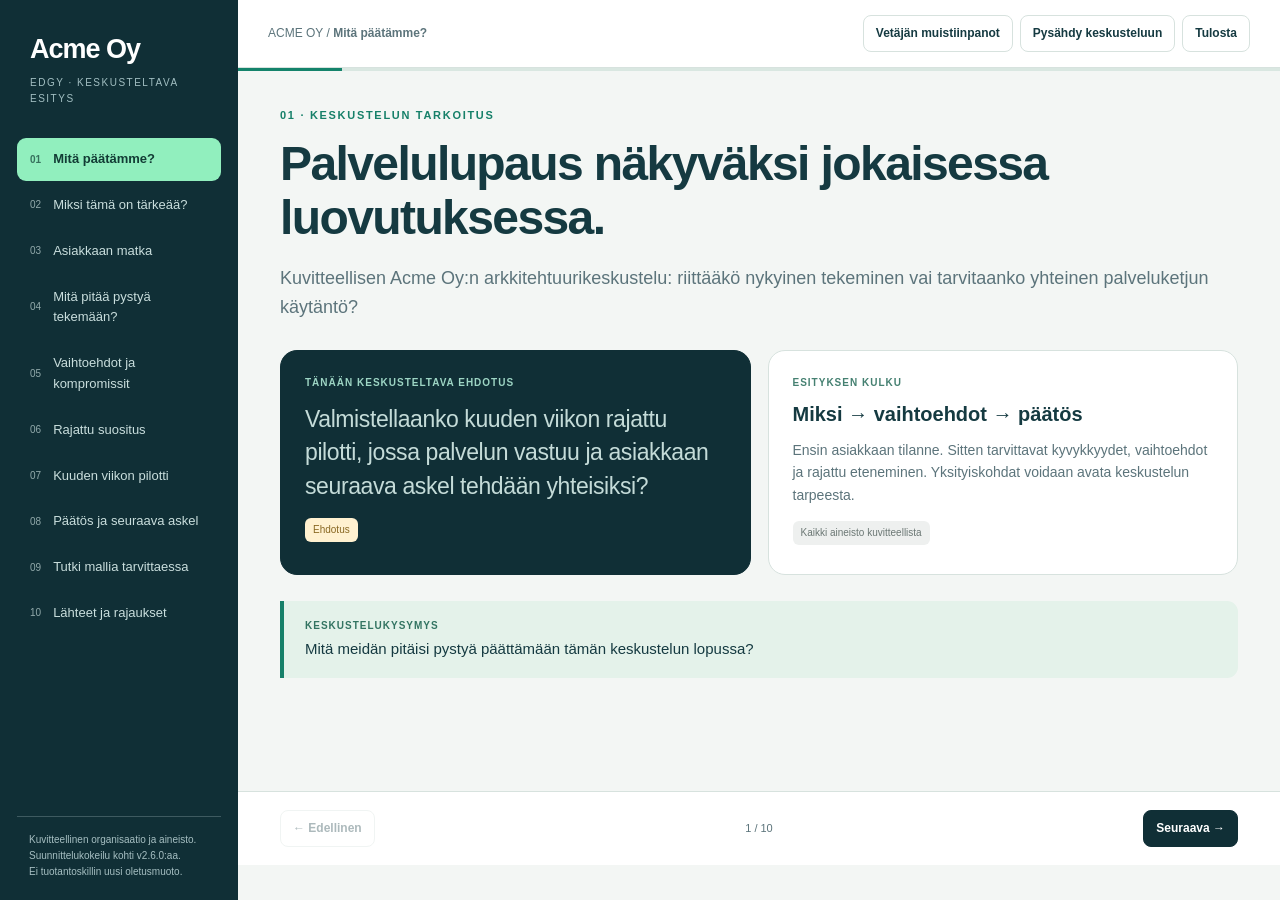
==== docs/examples/executive-walkthrough/index.html @ 8bf44f45 "docs: explore discussion-led executive walkthroughs for v2.6.0" ====
<!doctype html>
<html lang="fi">
<head>
<meta charset="utf-8">
<meta name="viewport" content="width=device-width,initial-scale=1">
<meta name="referrer" content="no-referrer">
<meta http-equiv="Content-Security-Policy" content="default-src &#x27;none&#x27;; script-src &#x27;sha256-0yQFE8wQpM99Ob/2fhnfZnNrgYcWoIKvOdb/lqysjlo=&#x27; &#x27;sha256-egEFCXGs0JNUWhsESGfFOW6KguuPQRdyEVelsxiPRso=&#x27;; style-src &#x27;sha256-Bi/LJvAqXLp08VvslruAFfpTf9fQwSecI9+NFc4U3iA=&#x27; &#x27;sha256-EaRwYxt40FnSpYMpiZWhb3SE7AsytkhfCsV2dnPVPlU=&#x27;; img-src data: blob:; font-src data:; connect-src &#x27;none&#x27;; frame-src &#x27;self&#x27;; object-src &#x27;none&#x27;; base-uri &#x27;none&#x27;; form-action &#x27;none&#x27;">
<title>Acme Oy · Keskusteltava arkkitehtuuriesitys · Kuvitteellinen esimerkki</title>
<style>
:root{--ink:#153a41;--dark:#102f36;--muted:#5c747b;--bg:#f3f6f4;--line:#d7e2de;--mint:#91efbe;--blue:#a6c0ff;--gold:#f2d490}*{box-sizing:border-box}body{margin:0;background:var(--bg);color:var(--ink);font:16px/1.6 Arial,sans-serif}button,input,textarea,select{font:inherit}button{cursor:pointer}button:focus-visible,a:focus-visible,textarea:focus-visible,select:focus-visible,summary:focus-visible{outline:3px solid #188790;outline-offset:4px}[hidden]{display:none!important}button{border:0}a{color:#126d79}.rail{position:fixed;inset:0 auto 0 0;width:238px;padding:28px 17px 20px;background:var(--dark);color:white;display:flex;flex-direction:column;z-index:10}.brand{font-weight:800;font-size:27px;letter-spacing:-1px;padding:0 13px}.brand small{display:block;font-size:10px;letter-spacing:1.5px;font-weight:500;color:#a2bfc2;margin-top:4px}.rail nav{margin-top:28px;overflow:auto;flex:1}.nav{background:none;color:#c9dedd;display:flex;gap:12px;align-items:center;text-align:left;padding:11px 13px;border-radius:9px;width:100%;font-size:13px;margin:3px 0}.nav span{font-size:10px;opacity:.7}.nav.active{background:var(--mint);color:#123c35;font-weight:bold}.railfoot{border-top:1px solid #3e5a60;margin-top:20px;padding:15px 12px 0;color:#a6bfc2;font-size:10px}.shell{margin-left:238px}.toolbar{display:flex;align-items:center;justify-content:space-between;gap:12px;padding:15px 30px;background:white;border-bottom:1px solid var(--line)}.toolbar .path{font-size:12px;color:var(--muted)}.tools{display:flex;gap:7px;flex-wrap:wrap}.btn{padding:8px 12px;border:1px solid var(--line);border-radius:8px;color:var(--ink);background:white;font-size:12px;font-weight:bold}.btn:hover{background:#e8f4ee}.btn.primary{background:var(--dark);border-color:var(--dark);color:white}.btn[aria-pressed=true]{background:var(--mint);color:#163f34}.btn:disabled{opacity:.35;cursor:default}.progress{height:3px;background:#d9e7e1}.progress i{display:block;background:#14836b;height:100%;width:10%}.chapter{max-width:1360px;padding:36px 42px 44px;margin:auto;min-height:720px}.eyebrow{color:#168069;font-size:11px;letter-spacing:1.7px;font-weight:bold;text-transform:uppercase;margin-bottom:12px}h1{font-size:48px;letter-spacing:-1.6px;line-height:1.12;max-width:950px;margin:0 0 20px}h2{font-size:36px;letter-spacing:-1px;line-height:1.2;margin:0 0 18px}h3{font-size:20px;line-height:1.3;margin:0 0 12px}p{margin:12px 0}.lead{font-size:18px;color:var(--muted);max-width:930px;margin-bottom:28px}.grid{display:grid;grid-template-columns:repeat(3,minmax(0,1fr));gap:17px}.grid.two{grid-template-columns:repeat(2,minmax(0,1fr))}.card{background:white;border:1px solid var(--line);border-radius:17px;padding:24px;min-width:0}.card p{color:var(--muted);font-size:14px}.card.emphasis{background:var(--dark);color:white;border-color:var(--dark)}.card.emphasis p{color:#c4dbd8}.card.emphasis .label{color:#9dd5c4}.card .speech{font-size:23px;line-height:1.45;color:#e1f1ed}.card .label{font-size:10px;letter-spacing:1px;text-transform:uppercase;color:#458071;font-weight:bold;margin-bottom:10px}.card .big{font-size:34px;font-weight:bold;line-height:1.2;letter-spacing:-1px}.badge{display:inline-block;padding:4px 8px;border-radius:6px;font-size:10px;background:#eaf4ed;color:#3f7158;margin:0 4px 5px 0}.badge.interpretation{background:#eaf0ff;color:#46608d}.badge.proposal{background:#fff1d0;color:#886721}.badge.missing{background:#eef0ef;color:#6b7774}.question{margin-top:26px;background:#e4f2ea;border-left:4px solid #168069;padding:17px 21px;border-radius:0 11px 11px 0;font-size:15px}.question b{display:block;font-size:10px;letter-spacing:1px;color:#337462;text-transform:uppercase;margin-bottom:3px}.cue{margin-top:18px;padding:18px 22px;border:1px dashed #adbfba;border-radius:12px;background:#fffdf5;font-size:13px;color:#586e70}.cue b{color:#7b652d}.chapterfoot{font-size:11px;color:var(--muted);margin-top:20px}.note{font-size:12px;color:var(--muted)}.tabs{display:flex;gap:8px;flex-wrap:wrap;margin:20px 0}.tabs button{background:white;border:1px solid var(--line);padding:10px 14px;border-radius:8px;color:var(--ink);font-size:13px;text-align:left}.tabs button.active{background:var(--dark);border-color:var(--dark);color:white}.detail{border:1px solid var(--line);background:white;border-radius:16px;padding:25px}.detail h4{margin:15px 0 4px;font-size:13px}.detail p{color:var(--muted);font-size:14px}.cap{border:1px solid var(--line);border-left:5px solid var(--blue);background:white;padding:22px;border-radius:12px;text-align:left;color:var(--ink)}.cap strong{display:block;font-size:17px;margin:6px 0 10px}.cap small{font-size:11px;color:var(--muted)}.tablewrap{overflow:auto;border:1px solid var(--line);border-radius:13px;background:white}table{border-collapse:collapse;width:100%;font-size:13px}th,td{text-align:left;vertical-align:top;padding:15px;border-bottom:1px solid var(--line)}th{background:#eaf2ef;font-size:11px;letter-spacing:.5px;text-transform:uppercase}td{color:var(--muted)}.comparison{display:grid;grid-template-columns:1fr 1.3fr;gap:22px}.comparison .chosen{border:2px solid #239674;background:#f0fff5}.timeline{display:grid;grid-template-columns:repeat(3,1fr);gap:16px}.timeline .card{border-top:4px solid #89bcad}.timeline .weeks{font-size:30px;font-weight:bold}.source{border:1px solid #cadcd5;background:#f1f8f4;color:#36715f;padding:2px 7px;border-radius:5px;font-size:10px;margin-left:5px}.choices{display:grid;gap:10px}.choice{padding:15px;text-align:left;border:1px solid var(--line);border-radius:10px;background:white;color:var(--ink);font-size:14px}.choice.active{background:#e4f9eb;border-color:#298266}.inputlabel{display:block;font-size:12px;font-weight:bold;margin:16px 0 6px}textarea,input{width:100%;border:1px solid #bdd1c7;border-radius:8px;padding:12px;background:white;color:var(--ink)}textarea{min-height:100px}.bottombar{display:flex;align-items:center;justify-content:space-between;gap:15px;padding:18px 42px;background:white;border-top:1px solid var(--line)}.position{font-size:11px;color:var(--muted)}.iframebox{height:70vh;min-height:550px;border:1px solid var(--line);border-radius:15px;overflow:hidden;background:white}.iframebox iframe{height:100%;width:100%;border:0}.atlas-tools{display:flex;gap:8px;margin:15px 0;flex-wrap:wrap}.printfigures{display:none}.printfigures svg{max-width:100%;height:auto}.menu{display:none}dialog{border:1px solid #bacfc6;border-radius:18px;padding:26px;width:calc(100% - 30px);max-width:760px;max-height:85vh;color:var(--ink);box-shadow:0 20px 100px #0d2b3655}dialog::backdrop{background:#0d2b3680}.dialoghead{display:flex;align-items:start;justify-content:space-between;gap:15px}.dialoghead h2{font-size:24px;line-height:1.3;letter-spacing:-.5px}.dialogbody{margin-top:15px;font-size:14px}.dialogbody p{color:var(--muted)}.dialogbody .model-links{padding-left:20px;color:var(--muted);font-size:13px}.dialogbody .model-links li{margin:8px 0}.speech{font-size:22px;line-height:1.5;letter-spacing:-.4px}.status{margin:14px 0;background:#fff2d7;padding:12px 15px;border-radius:8px;font-size:12px}.printsummary{display:none}@media(min-width:1650px){h1{font-size:58px}.chapter{padding-top:50px}.lead{font-size:20px}}@media(max-width:1100px){.rail{width:210px}.shell{margin-left:210px}.chapter{padding:30px}.comparison{grid-template-columns:1fr}.grid{gap:12px}h1{font-size:42px}h2{font-size:31px}}@media(max-width:780px){.rail{transform:translateX(-100%);width:245px}.rail.open{transform:none;box-shadow:10px 0 35px #0004}.shell{margin:0}.menu{display:inline-block}.toolbar{padding:13px 16px}.path{display:none}.tools{gap:5px}.toolbar .btn{font-size:10px;padding:8px}.chapter{padding:26px 18px;min-height:0}h1{font-size:clamp(29px,8vw,40px);overflow-wrap:anywhere}h2{font-size:29px}.lead{font-size:16px}.grid,.grid.two,.timeline{grid-template-columns:1fr}.card{padding:21px}.bottombar{padding:16px 18px}.iframebox{min-height:500px}.speech{font-size:19px}}@media print{@page{size:A4 landscape;margin:12mm}.rail,.toolbar,.bottombar,.progress,.tabs,.question,.cue,.source,.atlas-tools,dialog,.no-print{display:none!important}.shell{margin:0}.chapter{display:block!important;page-break-before:always;min-height:0;padding:10px}.chapter:first-child{page-break-before:auto}h1{font-size:34px}h2{font-size:28px}.lead{font-size:14px}.grid,.grid.two{grid-template-columns:repeat(2,1fr)}.card,.detail{break-inside:avoid}.iframebox{display:none}.printfigures{display:block}.printfigures svg{max-height:150mm;page-break-after:always}.printsummary{display:block}.badge{print-color-adjust:exact}.note{font-size:10px}}
</style>
</head>
<body>
<aside class="rail" id="rail"><div class="brand">Acme Oy<small>EDGY · KESKUSTELTAVA ESITYS</small></div><nav id="navigation" aria-label="Esityksen osiot"></nav><div class="railfoot">Kuvitteellinen organisaatio ja aineisto.<br>Suunnittelukokeilu kohti v2.6.0:aa.<br>Ei tuotantoskillin uusi oletusmuoto.</div></aside>
<div class="shell"><header class="toolbar"><button class="btn menu" id="menu" aria-label="Avaa osiot" aria-expanded="false">☰</button><div class="path">ACME OY / <strong id="path"></strong></div><div class="tools"><button class="btn" id="notes-toggle" aria-pressed="false">Vetäjän muistiinpanot</button><button class="btn" id="pause">Pysähdy keskusteluun</button><button class="btn" id="print">Tulosta</button></div></header><div class="progress" aria-hidden="true"><i id="progress"></i></div><main id="chapters"></main><footer class="bottombar"><button class="btn" id="previous">← Edellinen</button><span id="position" class="position"></span><button class="btn primary" id="next">Seuraava →</button></footer></div>
<dialog id="detail-dialog" aria-labelledby="detail-title"><div class="dialoghead"><h2 id="detail-title"></h2><button class="btn" id="close-detail">Sulje ×</button></div><div id="detail-body" class="dialogbody"></div></dialog>
<dialog id="discussion" aria-labelledby="discussion-title"><div class="dialoghead"><h2 id="discussion-title">Pysähdytään tähän kysymykseen.</h2><button class="btn" id="close-discussion">Palaa esitykseen ×</button></div><div class="dialogbody"><p class="speech" id="discussion-question"></p><span class="badge proposal">Työpajamuistiinpano</span><label class="inputlabel" for="discussion-note">Mitä havaittiin tai sovittiin?</label><textarea id="discussion-note"></textarea><label class="inputlabel" for="discussion-owner">Kuka selvittää ja mihin mennessä?</label><input id="discussion-owner"><p class="note">Merkinnät säilyvät tämän avauskerran ajan. Vie ne tiedostoon ennen sulkemista. Kirjaus ei ole muodollinen hyväksyntä.</p><button class="btn primary" id="save-discussion">Säilytä merkintä ja jatka →</button></div></dialog>
<noscript>Esimerkin vuorovaikutukset tarvitsevat JavaScript-tuen. Kaikki sisältö on tässä tiedostossa; verkkoyhteyttä ei tarvita.</noscript>
<script type="application/json" id="example-data">{"atlas":"[base64]/[base64]/[base64]/[base64]/[base64]/[base64]/[base64]/[base64]/[base64]/IG90aGVyLm5hbWUgOiAoci5zb3VyY2UgPT09IGUuaWQgPyByLnRhcmdldCA6IHIuc291cmNlKSk7CiAgICAgICAgYi5hZGRFdmVudExpc3RlbmVyKCdjbGljaycsIGZ1bmN0aW9uICgpIHsgZ29UbyhvdGhlciA/[base64]/[base64]/[base64]/[base64]/ICcvJyArIGVuY29kZVVSSUNvbXBvbmVudChpZCkgOiAnJykgKwogICAgICAgICAgICAoc3RhdGVNb2RlICE9PSAnYWxsJyA/ICc/[base64]/Olw/c3RhdGU9KGN1cnJlbnR8dGFyZ2V0KSk/[base64]/[base64]/IHQgPT09ICdkYXJrJyA6ICh3aW5kb3cubWF0Y2hNZWRpYSAmJiB3aW5kb3cubWF0Y2hNZWRpYSgnKHByZWZlcnMtY29sb3Itc2NoZW1lOiBkYXJrKScpLm1hdGNoZXMpOwogICAgc2V0VGhlbWUoZGFyayA/[base64]/[base64]/[base64]/[base64]","graph":{"contract":1,"elements":[{"id":"PUR-01","id_source":"explicit","type":"purpose","name":"Luotettava palveluarki","description":"Asiakkaan toiminta jatkuu ennakoitavasti","kind":null,"attributes":{},"change":null,"tags":["analyyttinen"],"occurrences":[]},{"id":"JRN-01","id_source":"explicit","type":"journey","name":"Huoltopyyntö ratkaisuksi","description":"Varauksesta toiminnan vahvistukseen","kind":null,"attributes":{},"change":null,"tags":["analyyttinen"],"occurrences":[{"page":"Trace · JRN-01 Huoltopyyntö ratkaisuksi","page_id":"trace-jrn-01","cell":"4"},{"page":"Trace · TSK-01 Saan laitteen kuntoon","page_id":"trace-tsk-01","cell":"6"},{"page":"Trace · PRD-01 Huoltopalvelu","page_id":"trace-prd-01","cell":"8"}]},{"id":"TSK-01","id_source":"explicit","type":"task","name":"Saan laitteen kuntoon","description":"Tiedän seuraavan askeleen","kind":null,"attributes":{},"change":null,"tags":["analyyttinen"],"occurrences":[{"page":"Trace · JRN-01 Huoltopyyntö ratkaisuksi","page_id":"trace-jrn-01","cell":"5"},{"page":"Trace · TSK-01 Saan laitteen kuntoon","page_id":"trace-tsk-01","cell":"5"},{"page":"Trace · PRD-01 Huoltopalvelu","page_id":"trace-prd-01","cell":"9"}]},{"id":"CHA-01","id_source":"explicit","type":"channel","name":"Asiakaspalvelu","description":"Yhteydenotto ja tilanteen selvittäminen","kind":null,"attributes":{},"change":null,"tags":["analyyttinen"],"occurrences":[{"page":"Trace · JRN-01 Huoltopyyntö ratkaisuksi","page_id":"trace-jrn-01","cell":"6"},{"page":"Trace · TSK-01 Saan laitteen kuntoon","page_id":"trace-tsk-01","cell":"7"}]},{"id":"PRD-01","id_source":"explicit","type":"product","name":"Huoltopalvelu","description":"Sovittu apu ja vahvistettu lopputulos","kind":null,"attributes":{},"change":null,"tags":["analyyttinen"],"occurrences":[{"page":"Koordinoinnin toteutuminen","page_id":"koordinoinnin-toteutuminen","cell":"10"},{"page":"Trace · JRN-01 Huoltopyyntö ratkaisuksi","page_id":"trace-jrn-01","cell":"7"},{"page":"Trace · TSK-01 Saan laitteen kuntoon","page_id":"trace-tsk-01","cell":"8"},{"page":"Trace · PRD-01 Huoltopalvelu","page_id":"trace-prd-01","cell":"7"},{"page":"Trace · CAP-02 Palvelun koordinointi","page_id":"trace-cap-02","cell":"6"},{"page":"Trace · PRO-01 Huollon toteutus","page_id":"trace-pro-01","cell":"7"},{"page":"Trace · ORG-01 Acme Oy","page_id":"trace-org-01","cell":"6"}]},{"id":"CAP-01","id_source":"explicit","type":"capability","name":"Palvelutarpeen hallinta","description":"Oikea tarve ja palvelun rajaus","kind":null,"attributes":{"gaps":"data=out_of_scope"},"change":null,"tags":["analyyttinen"],"occurrences":[{"page":"Kyvykkyydet","page_id":"kyvykkyydet","cell":"2"},{"page":"Trace · PRD-01 Huoltopalvelu","page_id":"trace-prd-01","cell":"10"},{"page":"Trace · PRO-01 Huollon toteutus","page_id":"trace-pro-01","cell":"8"},{"page":"Trace · ORG-01 Acme Oy","page_id":"trace-org-01","cell":"7"}]},{"id":"CAP-02","id_source":"explicit","type":"capability","name":"Palvelun koordinointi","description":"Työ ja vastuu kohtaavat","kind":null,"attributes":{"gaps":"data=out_of_scope"},"change":null,"tags":["analyyttinen"],"occurrences":[{"page":"Kyvykkyydet","page_id":"kyvykkyydet","cell":"3"},{"page":"Koordinoinnin toteutuminen","page_id":"koordinoinnin-toteutuminen","cell":"6"},{"page":"Trace · PRD-01 Huoltopalvelu","page_id":"trace-prd-01","cell":"11"},{"page":"Trace · CAP-02 Palvelun koordinointi","page_id":"trace-cap-02","cell":"5"},{"page":"Trace · PRO-01 Huollon toteutus","page_id":"trace-pro-01","cell":"9"},{"page":"Trace · APP-01 Työnohjaus","page_id":"trace-app-01","cell":"6"},{"page":"Trace · ORG-01 Acme Oy","page_id":"trace-org-01","cell":"8"}]},{"id":"CAP-03","id_source":"explicit","type":"capability","name":"Palvelun palautuminen","description":"Turvallinen jatko häiriössä","kind":null,"attributes":{"gaps":"data=out_of_scope"},"change":null,"tags":["analyyttinen"],"occurrences":[{"page":"Kyvykkyydet","page_id":"kyvykkyydet","cell":"4"},{"page":"Trace · PRD-01 Huoltopalvelu","page_id":"trace-prd-01","cell":"12"},{"page":"Trace · PRO-01 Huollon toteutus","page_id":"trace-pro-01","cell":"10"},{"page":"Trace · ORG-01 Acme Oy","page_id":"trace-org-01","cell":"9"}]},{"id":"CAP-04","id_source":"explicit","type":"capability","name":"Asiakastiedon hallinta","description":"Jaettu tulkinta ja ajantasaisuus","kind":null,"attributes":{"gaps":"data=out_of_scope"},"change":null,"tags":["analyyttinen"],"occurrences":[{"page":"Kyvykkyydet","page_id":"kyvykkyydet","cell":"5"},{"page":"Trace · PRD-01 Huoltopalvelu","page_id":"trace-prd-01","cell":"13"},{"page":"Trace · PRO-01 Huollon toteutus","page_id":"trace-pro-01","cell":"11"},{"page":"Trace · APP-01 Työnohjaus","page_id":"trace-app-01","cell":"7"},{"page":"Trace · ORG-01 Acme Oy","page_id":"trace-org-01","cell":"10"}]},{"id":"PRO-01","id_source":"explicit","type":"process","name":"Huollon toteutus","description":"Pyynnöstä vahvistettuun lopputulokseen","kind":null,"attributes":{"gaps":"organisation=out_of_scope"},"change":null,"tags":["analyyttinen"],"occurrences":[{"page":"Koordinoinnin toteutuminen","page_id":"koordinoinnin-toteutuminen","cell":"7"},{"page":"Trace · PRD-01 Huoltopalvelu","page_id":"trace-prd-01","cell":"14"},{"page":"Trace · CAP-02 Palvelun koordinointi","page_id":"trace-cap-02","cell":"7"},{"page":"Trace · PRO-01 Huollon toteutus","page_id":"trace-pro-01","cell":"6"},{"page":"Trace · APP-01 Työnohjaus","page_id":"trace-app-01","cell":"8"},{"page":"Trace · ORG-01 Acme Oy","page_id":"trace-org-01","cell":"11"}]},{"id":"APP-01","id_source":"explicit","type":"asset","name":"Työnohjaus","description":"Yhteinen työjono","kind":"application","attributes":{"kind":"application","gaps":"organisation=out_of_scope"},"change":null,"tags":["analyyttinen"],"occurrences":[{"page":"Koordinoinnin toteutuminen","page_id":"koordinoinnin-toteutuminen","cell":"8"},{"page":"Trace · CAP-02 Palvelun koordinointi","page_id":"trace-cap-02","cell":"8"},{"page":"Trace · PRO-01 Huollon toteutus","page_id":"trace-pro-01","cell":"12"},{"page":"Trace · APP-01 Työnohjaus","page_id":"trace-app-01","cell":"5"},{"page":"Trace · ORG-01 Acme Oy","page_id":"trace-org-01","cell":"12"}]},{"id":"ORG-01","id_source":"explicit","type":"organisation","name":"Acme Oy","description":"Kuvitteellinen palveluyhtiö","kind":null,"attributes":{},"change":null,"tags":["analyyttinen"],"occurrences":[{"page":"Koordinoinnin toteutuminen","page_id":"koordinoinnin-toteutuminen","cell":"9"},{"page":"Trace · PRD-01 Huoltopalvelu","page_id":"trace-prd-01","cell":"15"},{"page":"Trace · CAP-02 Palvelun koordinointi","page_id":"trace-cap-02","cell":"9"},{"page":"Trace · PRO-01 Huollon toteutus","page_id":"trace-pro-01","cell":"13"},{"page":"Trace · APP-01 Työnohjaus","page_id":"trace-app-01","cell":"9"},{"page":"Trace · ORG-01 Acme Oy","page_id":"trace-org-01","cell":"5"}]}],"relationships":[{"source":"ORG-01","target":"PUR-01","verb":"pursues","kind":"link","attributes":{},"page":"Model"},{"source":"ORG-01","target":"CAP-01","verb":"has","kind":"link","attributes":{},"page":"Model"},{"source":"ORG-01","target":"CAP-02","verb":"has","kind":"link","attributes":{},"page":"Model"},{"source":"ORG-01","target":"CAP-03","verb":"has","kind":"link","attributes":{},"page":"Model"},{"source":"ORG-01","target":"CAP-04","verb":"has","kind":"link","attributes":{},"page":"Model"},{"source":"ORG-01","target":"PRO-01","verb":"performs","kind":"link","attributes":{},"page":"Model"},{"source":"ORG-01","target":"PRD-01","verb":"makes","kind":"link","attributes":{},"page":"Model"},{"source":"ORG-01","target":"APP-01","verb":"manages","kind":"influence","attributes":{},"page":"Model"},{"source":"PRO-01","target":"CAP-01","verb":"realises","kind":"link","attributes":{},"page":"Model"},{"source":"PRO-01","target":"CAP-02","verb":"realises","kind":"link","attributes":{},"page":"Model"},{"source":"PRO-01","target":"CAP-03","verb":"realises","kind":"link","attributes":{},"page":"Model"},{"source":"PRO-01","target":"CAP-04","verb":"realises","kind":"link","attributes":{},"page":"Model"},{"source":"PRO-01","target":"APP-01","verb":"requires","kind":"link","attributes":{},"page":"Model"},{"source":"PRO-01","target":"PRD-01","verb":"creates","kind":"link","attributes":{},"page":"Model"},{"source":"CAP-02","target":"APP-01","verb":"requires","kind":"link","attributes":{},"page":"Model"},{"source":"CAP-04","target":"APP-01","verb":"requires","kind":"link","attributes":{},"page":"Model"},{"source":"PRD-01","target":"CAP-01","verb":"requires","kind":"link","attributes":{},"page":"Model"},{"source":"PRD-01","target":"CAP-02","verb":"requires","kind":"link","attributes":{},"page":"Model"},{"source":"PRD-01","target":"CAP-03","verb":"requires","kind":"link","attributes":{},"page":"Model"},{"source":"PRD-01","target":"CAP-04","verb":"requires","kind":"link","attributes":{},"page":"Model"},{"source":"PRD-01","target":"TSK-01","verb":"serves","kind":"link","attributes":{},"page":"Model"},{"source":"PRD-01","target":"JRN-01","verb":"features in","kind":"link","attributes":{},"page":"Model"},{"source":"TSK-01","target":"JRN-01","verb":"is part of","kind":"link","attributes":{},"page":"Model"},{"source":"TSK-01","target":"CHA-01","verb":"uses","kind":"link","attributes":{},"page":"Model"},{"source":"JRN-01","target":"CHA-01","verb":"traverses","kind":"link","attributes":{},"page":"Model"}]},"sources":[{"id":"S-01","title":"Palvelulupauksen luonnos","content":"Acme Oy haluaa, että asiakas tietää työn etenemisen ja seuraavan askeleen.","scope":"Keksitty tavoite; toteutumista ei ole mitattu."},{"id":"S-02","title":"Kaksi palveluluovutuksen esimerkkitapausta","content":"Molemmissa keksityissä tapauksissa asiakkaan piti kysyä, kuka jatkaa asian käsittelyä.","scope":"Keksityt tapaukset; eivät tilastollinen otos."},{"id":"S-03","title":"Työnohjauskuvauksen esimerkki","content":"Kuvitteellinen organisaatio käyttää yhteistä työjonoa. Luovutuksen vahvistamisesta ei tässä aineistossa ole kuvausta.","scope":"Aineiston puute; ei näyttö käytännön puuttumisesta."}],"capabilities":[{"id":"CAP-01","name":"Palvelutarpeen hallinta","why":"Tunnistetaan tarve ja sovitaan oikea palvelun rajaus."},{"id":"CAP-02","name":"Palvelun koordinointi","why":"Vastuu, työ ja asiakkaan seuraava askel kohtaavat."},{"id":"CAP-03","name":"Palvelun palautuminen","why":"Toiminta jatkuu turvallisesti poikkeustilanteessa."},{"id":"CAP-04","name":"Asiakastiedon hallinta","why":"Tieto on ymmärrettävää ja ajantasaista eri toimijoille."}],"journey":[{"name":"Pyydän apua","task":"Saan tarpeeni ymmärretyksi.","handover":"Mitä asiakas kertoi ja mitä luvattiin?","check":"Yhteinen käsitys tarpeesta ja palvelun rajasta."},{"name":"Sovin toteutuksen","task":"Tiedän milloin ja miten apu tulee.","handover":"Kuka vahvistaa työn siirtymisen toteuttajalle?","check":"Omistaja, ajankohta ja asiakkaan seuraava askel."},{"name":"Saan avun","task":"Laitteeni palautuu käyttöön.","handover":"Miten poikkeama muutetaan yhteiseksi päätökseksi?","check":"Toimintaohje ja vastuu myös tiedon puuttuessa."},{"name":"Varmistan tuloksen","task":"Tiedän, että asia on ratkaistu.","handover":"Vahvistaako asiakas lopputuloksen?","check":"Ratkaisu ja mahdollinen jatkotoimi näkyviin."}],"options":[{"id":"A","title":"Nykykäytännön täsmennys","description":"Päivitetään ohje ja säilytetään nykyinen vastuunjako.","pros":"Rajattu muutos ja pieni valmistelutarve.","cons":"Yhteinen luovutusvastuu voi jäädä epäselväksi.","unknown":"Riittääkö ohje nykyisessä työnjaossa?"},{"id":"B","title":"Yhteinen vastuumalli","description":"Kokeillaan vahvistettua vastuunvaihtoa ja asiakkaalle näkyvää seuraavaa askelta.","pros":"Kohdistuu luovutukseen ja tekee vastuun näkyväksi.","cons":"Vaatii yhteisen omistajan, harjoittelun ja ylläpidon.","unknown":"Auttaako malli asiakkaan arjessa ja millä työkuormalla?"},{"id":"C","title":"Uusi työnohjausratkaisu","description":"Selvitetään järjestelmän uusimista laajempana muutoksena.","pros":"Voi mahdollistaa uudenlaisia työnkulkuja.","cons":"Laajempi muutos, riippuvuudet ja investointitarve.","unknown":"Onko nykyisessä järjestelmässä todellinen este vai onko kyse toimintatavasta?"}]}</script>
<script id="walkthrough-script">
'use strict';
const D=JSON.parse(document.getElementById('example-data').textContent),$=s=>document.querySelector(s),$$=s=>[...document.querySelectorAll(s)];
const escapeHtml=s=>String(s??'').replace(/[&<>"']/g,c=>({'&':'&amp;','<':'&lt;','>':'&gt;','"':'&quot;',"'":'&#39;'}[c]));
const badge=(s,t='interpretation')=>`<span class="badge ${t}">${s}</span>`,src=id=>`<button class="source" data-source="${id}">${id}</button>`;
const cards=items=>`<div class="grid">${items.map(x=>`<article class="card"><div class="label">${x[0]}</div><h3>${x[1]}</h3><p>${x[2]}</p></article>`).join('')}</div>`;
const steps=[
{id:'aloitus',label:'Mitä päätämme?',kicker:'01 · Keskustelun tarkoitus',title:'Palvelulupaus näkyväksi jokaisessa luovutuksessa.',lead:'Kuvitteellisen Acme Oy:n arkkitehtuurikeskustelu: riittääkö nykyinen tekeminen vai tarvitaanko yhteinen palveluketjun käytäntö?',question:'Mitä meidän pitäisi pystyä päättämään tämän keskustelun lopussa?',cue:'Aloita asiakkaan arvosta. Kerro päätöskysymys ennen arkkitehtuurikäsitteitä. Varmista, että ryhmä tunnistaa käsiteltävän ongelman.',body:`<div class="grid two"><article class="card emphasis"><div class="label">Tänään keskusteltava ehdotus</div><p class="speech">Valmistellaanko kuuden viikon rajattu pilotti, jossa palvelun vastuu ja asiakkaan seuraava askel tehdään yhteisiksi?</p>${badge('Ehdotus','proposal')}</article><article class="card"><div class="label">Esityksen kulku</div><h3>Miksi → vaihtoehdot → päätös</h3><p>Ensin asiakkaan tilanne. Sitten tarvittavat kyvykkyydet, vaihtoehdot ja rajattu eteneminen. Yksityiskohdat voidaan avata keskustelun tarpeesta.</p>${badge('Kaikki aineisto kuvitteellista','missing')}</article></div>`},
{id:'miksi',label:'Miksi tämä on tärkeää?',kicker:'02 · Havainto ja tulkinta',title:'Yksittäinen työ voi onnistua, vaikka palveluketju jää epäselväksi.',lead:'Esimerkkiaineistossa asiakas ei aina tiedä, kuka jatkaa asian käsittelyä. Työn toteuttaja voi vaihtua ilman yhteistä vahvistusta.',question:'Tunnistammeko ongelman asiakkaan kokemuksesta vai oletammeko sen sisäisen prosessin perusteella?',cue:'Erota havainto omasta tulkinnasta. Avaa tarvittaessa S-02. Pyydä osallistujalta vastaesimerkki ennen ratkaisuehdotusta.',body:`${cards([['Kuvitteellinen havainto','Asiakas kysyy tilanteen uudelleen','Kahdessa esimerkkitapauksessa vastuu jäi luovutuksessa epäselväksi. '+src('S-02')],['Tulkinta','Yhteinen työjono ei yksin riitä','Ongelma voi liittyä päätöksiin, vastuisiin tai viestintään. Aineisto ei osoita järjestelmän vaihtotarvetta.'],['Vaikutus','Ennakoitavuus jää saavuttamatta','Asiakas tarvitsee seuraavan askeleen ja nimetyn vastuun. '+src('S-01')]])}<p class="chapterfoot">Esimerkkihavainnot ovat keksittyjä. Niistä ei lasketa organisaation todellista virheprosenttia tai säästöennustetta.</p>`},
{id:'matka',label:'Asiakkaan matka',kicker:'03 · Experience',title:'Asiakas tavoittelee toimivaa laitetta ja ymmärrettävää etenemistä.',lead:'Valitse vaihe ja keskustele luovutuksesta. Tämä on analyyttinen esimerkkimatka, ei todellisen yrityksen prosessikuvaus.',question:'Missä luovutuksessa epävarmuus vaikuttaa eniten asiakkaan arkeen?',cue:'Käy vain olennaiset vaiheet läpi. Jos keskustelu avaa tärkeän luovutuksen, pysähdy siihen ja kirjaa avoin kysymys.',body:'<div id="journey-tabs" class="tabs"></div><div id="journey-detail" class="detail"></div>'},
{id:'kyvykkyydet',label:'Mitä pitää pystyä tekemään?',kicker:'04 · Architecture',title:'Yhteinen palvelu tarvitsee neljä toisiaan täydentävää kyvykkyyttä.',lead:'Avaa kortti tarvittaessa. Mallin tunniste yhdistää tämän näkymän kaavioatlakseen.',question:'Minkä kyvykkyyden vahvistaminen ratkaisisi tärkeimmän luovutusongelman?',cue:'Aloita tekemisen tarpeesta, älä järjestelmistä. Avaa vain keskustelussa tarpeellinen kortti ja palaa sen jälkeen päälinjaan.',body:'<div class="grid two" id="capabilities"></div><p class="chapterfoot">Kyvykkyydet ja niiden suhteet ovat kuvitteellisen mallin analyyttistä jäsennystä. Väri ei kuvaa kypsyyttä.</p>'},
{id:'vaihtoehdot',label:'Vaihtoehdot ja kompromissit',kicker:'05 · Päätöksen valmistelu',title:'Kolme tapaa edetä — jokaisella on oma hintansa.',lead:'Valitse vaihtoehto. Vertailu on laadullinen; aikataulu- ja kustannusarvio edellyttäisivät lisäselvitystä.',question:'Mikä epävarmuus meidän pitää ratkaista ennen vaihtoehdon valintaa?',cue:'Kysy, mikä vaihtoehto puuttuu. Tee kompromissi näkyväksi ja anna osallistujien haastaa ehdotettu vaihtoehto.',body:'<div class="tabs" id="option-tabs"></div><div class="comparison" id="option-detail"></div>'},
{id:'suositus',label:'Rajattu suositus',kicker:'06 · Ehdotus',title:'Kokeillaan yhteistä vastuumallia yhdessä palveluketjussa.',lead:'Vaihtoehto B: pidetään nykyinen työnohjaus ja selvitetään, saadaanko ennakoitavuus parantumaan yhteisellä vastuunvaihdolla ja asiakkaalle näkyvällä vahvistuksella.',question:'Mitä näyttöä tarvitaan, jotta voimme arvioida pilotin hyötyä?',cue:'Esitä suositus ehdollisena. Nimeä oletus, joka kaataisi sen. Tarkista, mikä nykyisessä toiminnassa kannattaa säilyttää.',body:`${cards([['Rajaus','Yksi palvelu ja yksi tiimi','Valitaan toistuva luovutus, sovitaan vastuu ja toiminta poikkeustilanteessa.'],['Tuotos','Käytettävä palvelukortti','Tavoite, luovutus, tietotarve, omistaja ja asiakkaan seuraava askel.'],['Arviointi','Hyöty ja työkuorma näkyviin','Lähtötaso, pilotin havainnot ja osallistujien palaute ennen laajentamista.']])}<p class="chapterfoot">Suositus on tämän kuvitteellisen esimerkin ehdotus. Uutta järjestelmää tai mitattua hyötyä ei oleteta.</p>`},
{id:'eteneminen',label:'Kuuden viikon pilotti',kicker:'07 · Eteneminen',title:'Lähtötaso, kokeilu ja yhteinen arviointi.',lead:'Ehdotettu aikajänne on kuvitteellinen. Todellinen työpanos ja riippuvuudet sovittaisiin ennen aloittamista.',question:'Kuka omistaa pilotin, ja mistä tiedämme, että sen voi laajentaa?',cue:'Sovi seuraava päätöspiste. Jos omistaja tai mittaustapa puuttuu, kirjaa se aloituksen edellytykseksi.',body:`<div class="timeline"><article class="card"><div class="weeks">1–2</div><h3>Ymmärrys</h3><p>Valitaan palvelu, tarkistetaan nykykäytäntö ja sovitaan lähtötason mittaus.</p>${badge('Tuotos: rajaus ja vastuuhenkilöt','proposal')}</article><article class="card"><div class="weeks">3–4</div><h3>Kokeilu</h3><p>Harjoitellaan luovutus ja tiedon puuttuminen. Kerätään havainnot ja tarkennetaan ohjetta.</p>${badge('Tuotos: käytössä testattu palvelukortti','proposal')}</article><article class="card"><div class="weeks">5–6</div><h3>Arviointi</h3><p>Arvioidaan asiakkaan epävarmuus, työn sujuvuus ja ylläpidon kuorma.</p>${badge('Tuotos: jatkopäätös perusteluineen','proposal')}</article></div>`},
{id:'paatos',label:'Päätös ja seuraava askel',kicker:'08 · Yhteenveto keskustelusta',title:'Onko rajatun pilotin valmistelu oikea seuraava askel?',lead:'Tässä kirjataan keskustelun suunta. Merkintä ei muuta EDGY-mallia eikä ole muodollinen hyväksyntä.',question:'Mikä on seuraava konkreettinen toimenpide, kuka vastaa ja milloin palaamme asiaan?',cue:'Kertaa yhteinen ymmärrys. Erota päätös, lisäselvitys ja henkilökohtainen kannatus. Vahvista omistaja ja seuraava ajankohta.',body:`<div class="grid two"><div class="detail"><h3>Keskustelun suunta</h3><div id="decision-choices" class="choices"><button class="choice" data-choice="Valmistellaan rajattu pilotti">Valmistellaan rajattu pilotti</button><button class="choice" data-choice="Tarkennetaan ennen jatkoa">Tarkennetaan ennen jatkoa</button><button class="choice" data-choice="Palataan ongelman rajaukseen">Palataan ongelman rajaukseen</button></div><div id="decision-status" class="status">Ei merkintää.</div></div><div class="detail"><label class="inputlabel" for="decision-next">Seuraava askel</label><textarea id="decision-next" placeholder="Mitä tehdään seuraavaksi?"></textarea><label class="inputlabel" for="decision-owner">Vastuuhenkilö ja ajankohta</label><input id="decision-owner"><p class="note">Tietoja ei lähetetä minnekään. Vie merkinnät ennen sivun sulkemista.</p><button class="btn primary" id="export-notes">Vie keskustelumuistio .md</button></div></div><div class="printsummary" id="decision-print"></div>`},
{id:'atlas',label:'Tutki mallia tarvittaessa',kicker:'09 · EDGY-kaavioatlas',title:'Yksityiskohdat tukevat keskustelua.',lead:'Kaaviot, haku ja jäljitettävyys ovat nykyisen EDGY-presenterin tuottamia. Palaa tästä siihen esityksen kohtaan, josta tulit.',question:'Mitä mallin yhteyttä tai oletusta haluamme tarkentaa?',cue:'Tämä on valinnainen tutkimisnäkymä. Etsi kysymykseen vastaus ja palaa päälinjaan. Kaikkia kaavioita ei tarvitse esittää.',body:`<div class="atlas-tools"><button class="btn primary" id="return-story">Palaa päälinjaan →</button><button class="btn" id="atlas-reset">Palauta atlas</button></div><div class="iframebox"><iframe id="atlas-frame" title="Acme Oy:n kuvitteellinen EDGY-kaavioatlas"></iframe></div><div class="printfigures"><svg xmlns="http://www.w3.org/2000/svg" viewBox="-20 -20 1240 690" width="1240" height="690">
<title>Koordinoinnin toteutuminen</title>
<defs><marker id="classic-000000" markerWidth="10" markerHeight="10" refX="9" refY="5" orient="auto" markerUnits="userSpaceOnUse"><path d="M0,0 L10,5 L0,10 z" fill="#000000"/></marker><marker id="classic-333333" markerWidth="10" markerHeight="10" refX="9" refY="5" orient="auto" markerUnits="userSpaceOnUse"><path d="M0,0 L10,5 L0,10 z" fill="#333333"/></marker><marker id="open-333333" markerWidth="10" markerHeight="10" refX="9" refY="5" orient="auto" markerUnits="userSpaceOnUse"><path d="M0,0 L10,5 L0,10" fill="none" stroke="#333333" stroke-width="1.5"/></marker></defs>
<rect x="-20" y="-20" width="1240" height="690" fill="#ffffff"/>
<rect x="0" y="0" width="1200" height="650" fill="none" stroke="#e0e0e0" stroke-dasharray="4,4"/>
<g class="deco" data-role="header">
<text x="406.0" y="40.0" font-family="Helvetica, Arial, sans-serif" font-size="12.0" fill="#333333" text-anchor="start" font-weight="bold">Toimijat — omistaa / suorittaa</text>
</g>
<g class="deco" data-role="header">
<text x="66.0" y="270.0" font-family="Helvetica, Arial, sans-serif" font-size="12.0" fill="#333333" text-anchor="start" font-weight="bold">Prosessit — toteuttavat</text>
</g>
<g class="deco" data-role="header">
<text x="746.0" y="270.0" font-family="Helvetica, Arial, sans-serif" font-size="12.0" fill="#333333" text-anchor="start" font-weight="bold">Resurssit — vaaditaan</text>
</g>
<g class="deco" data-role="header">
<text x="260.0" y="545.0" font-family="Helvetica, Arial, sans-serif" font-size="12.0" fill="#333333" text-anchor="start" font-weight="bold">Tuotteet — vaativat</text>
</g>
<g class="el" data-id="CAP-02" data-occ="koordinoinnin-toteutuminen/6" data-type="capability" data-facet="architecture">
<rect x="400.0" y="290.0" width="230.0" height="90.0" rx="4.5" fill="#a6c0ff" stroke="#555555" stroke-width="4"/>
<text x="515.0" y="329.8" font-family="Helvetica, Arial, sans-serif" font-size="14.0" fill="#000000" text-anchor="middle" font-weight="bold">Palvelun koordinointi</text>
<text x="515.0" y="341.6" font-family="Helvetica, Arial, sans-serif" font-size="9.0" fill="#000000" text-anchor="middle">[CAP-02] Työ ja vastuu kohtaavat</text>
<text x="515.0" y="352.4" font-family="Helvetica, Arial, sans-serif" font-size="9.0" fill="#000000" text-anchor="middle">analyyttinen</text>
</g>
<g class="el" data-id="PRO-01" data-occ="koordinoinnin-toteutuminen/7" data-type="process" data-facet="architecture">
<polygon points="60.0,290.0 270.0,290.0 290.0,335.0 270.0,380.0 60.0,380.0" fill="#a6c0ff" stroke="#FFFFFF" stroke-width="2"/>
<text x="175.0" y="329.8" font-family="Helvetica, Arial, sans-serif" font-size="14.0" fill="#000000" text-anchor="middle" font-weight="bold">Huollon toteutus</text>
<text x="175.0" y="341.6" font-family="Helvetica, Arial, sans-serif" font-size="9.0" fill="#000000" text-anchor="middle">[PRO-01] Pyynnöstä vahvistettuun lopputulokseen</text>
<text x="175.0" y="352.4" font-family="Helvetica, Arial, sans-serif" font-size="9.0" fill="#000000" text-anchor="middle">analyyttinen</text>
</g>
<g class="el" data-id="APP-01" data-occ="koordinoinnin-toteutuminen/8" data-type="asset" data-kind="application" data-facet="architecture">
<rect x="740.0" y="290.0" width="230.0" height="90.0" rx="0.0" fill="#a6c0ff" stroke="#FFFFFF" stroke-width="2"/>
<text x="855.0" y="329.8" font-family="Helvetica, Arial, sans-serif" font-size="14.0" fill="#000000" text-anchor="middle" font-weight="bold">Työnohjaus</text>
<text x="855.0" y="341.6" font-family="Helvetica, Arial, sans-serif" font-size="9.0" fill="#000000" text-anchor="middle">[APP-01] Yhteinen työjono</text>
<text x="855.0" y="352.4" font-family="Helvetica, Arial, sans-serif" font-size="9.0" fill="#000000" text-anchor="middle">analyyttinen</text>
</g>
<g class="el" data-id="ORG-01" data-occ="koordinoinnin-toteutuminen/9" data-type="organisation" data-facet="intersection">
<rect x="400.0" y="60.0" width="230.0" height="90.0" rx="0.0" fill="#80eaff" stroke="#FFFFFF" stroke-width="2"/>
<text x="515.0" y="99.8" font-family="Helvetica, Arial, sans-serif" font-size="14.0" fill="#000000" text-anchor="middle" font-weight="bold">Acme Oy</text>
<text x="515.0" y="111.6" font-family="Helvetica, Arial, sans-serif" font-size="9.0" fill="#000000" text-anchor="middle">[ORG-01] Kuvitteellinen palveluyhtiö</text>
<text x="515.0" y="122.4" font-family="Helvetica, Arial, sans-serif" font-size="9.0" fill="#000000" text-anchor="middle">analyyttinen</text>
</g>
<g class="el" data-id="PRD-01" data-occ="koordinoinnin-toteutuminen/10" data-type="product" data-facet="intersection">
<rect x="400.0" y="490.0" width="230.0" height="90.0" rx="0.0" fill="#e599ff" stroke="#FFFFFF" stroke-width="2"/>
<text x="515.0" y="529.8" font-family="Helvetica, Arial, sans-serif" font-size="14.0" fill="#000000" text-anchor="middle" font-weight="bold">Huoltopalvelu</text>
<text x="515.0" y="541.6" font-family="Helvetica, Arial, sans-serif" font-size="9.0" fill="#000000" text-anchor="middle">[PRD-01] Sovittu apu ja vahvistettu lopputulos</text>
<text x="515.0" y="552.4" font-family="Helvetica, Arial, sans-serif" font-size="9.0" fill="#000000" text-anchor="middle">analyyttinen</text>
</g>
<g class="deco" data-role="legend">
<rect x="20.0" y="606.0" width="1160.0" height="32.0" rx="1.6" fill="#fafafa" stroke="#e5e5e5" stroke-width="1"/>
</g>
<g class="deco" data-role="legend">
<text x="36.0" y="626.0" font-family="Helvetica, Arial, sans-serif" font-size="10.0" fill="#000000" text-anchor="start" font-weight="bold">EDGY 23 — Selite</text>
</g>
<g class="deco" data-role="legend">
<rect x="160.0" y="616.0" width="14.0" height="12.0" rx="1.8" fill="#80ffb7" stroke="#ffffff" stroke-width="1"/>
</g>
<g class="deco" data-role="legend">
<text x="184.0" y="625.6" font-family="Helvetica, Arial, sans-serif" font-size="9.0" fill="#000000" text-anchor="start">Identity</text>
</g>
<g class="deco" data-role="legend">
<rect x="227.0" y="616.0" width="14.0" height="12.0" rx="1.8" fill="#a6c0ff" stroke="#ffffff" stroke-width="1"/>
</g>
<g class="deco" data-role="legend">
<text x="251.0" y="625.6" font-family="Helvetica, Arial, sans-serif" font-size="9.0" fill="#000000" text-anchor="start">Architecture</text>
</g>
<g class="deco" data-role="legend">
<rect x="313.0" y="616.0" width="14.0" height="12.0" rx="1.8" fill="#ff99bd" stroke="#ffffff" stroke-width="1"/>
</g>
<g class="deco" data-role="legend">
<text x="337.0" y="625.6" font-family="Helvetica, Arial, sans-serif" font-size="9.0" fill="#000000" text-anchor="start">Experience</text>
</g>
<g class="deco" data-role="legend">
<rect x="396.0" y="616.0" width="14.0" height="12.0" rx="1.8" fill="#ffd580" stroke="#ffffff" stroke-width="1"/>
</g>
<g class="deco" data-role="legend">
<text x="420.0" y="625.6" font-family="Helvetica, Arial, sans-serif" font-size="9.0" fill="#000000" text-anchor="start">Brändi</text>
</g>
<g class="deco" data-role="legend">
<rect x="460.0" y="616.0" width="14.0" height="12.0" rx="1.8" fill="#e599ff" stroke="#ffffff" stroke-width="1"/>
</g>
<g class="deco" data-role="legend">
<text x="484.0" y="625.6" font-family="Helvetica, Arial, sans-serif" font-size="9.0" fill="#000000" text-anchor="start">Tuote</text>
</g>
<g class="deco" data-role="legend">
<rect x="521.0" y="616.0" width="14.0" height="12.0" rx="1.8" fill="#80eaff" stroke="#ffffff" stroke-width="1"/>
</g>
<g class="deco" data-role="legend">
<text x="545.0" y="625.6" font-family="Helvetica, Arial, sans-serif" font-size="9.0" fill="#000000" text-anchor="start">Organisaatio</text>
</g>
<g class="deco" data-role="legend">
<text x="648.0" y="625.6" font-family="Helvetica, Arial, sans-serif" font-size="9.0" fill="#000000" text-anchor="start">Linkki</text>
</g>
<g class="deco" data-role="legend">
<text x="723.0" y="625.6" font-family="Helvetica, Arial, sans-serif" font-size="9.0" fill="#000000" text-anchor="start">Virta</text>
</g>
<g class="deco" data-role="legend">
<text x="793.0" y="625.6" font-family="Helvetica, Arial, sans-serif" font-size="9.0" fill="#000000" text-anchor="start">Puu</text>
</g>
<g class="deco" data-role="legend">
<text x="861.0" y="625.6" font-family="Helvetica, Arial, sans-serif" font-size="9.0" fill="#000000" text-anchor="start">Vaikutus</text>
</g>
<g class="edge" data-src="PRO-01" data-tgt="CAP-02" data-verb="toteuttaa" data-kind="link">
<path d="M 290.0,335.0 L 400.0,335.0" fill="none" stroke="#000000" stroke-width="2" marker-end="url(#classic-000000)"/>
<rect x="319.6" y="321.2" width="50.8" height="14.3" fill="#ffffff" fill-opacity="0.8"/>
<text x="345.0" y="332.2" font-family="Helvetica, Arial, sans-serif" font-size="11.0" fill="#000000" text-anchor="middle">toteuttaa</text>
</g>
<g class="edge" data-src="CAP-02" data-tgt="APP-01" data-verb="vaatii" data-kind="link">
<path d="M 630.0,335.0 L 740.0,335.0" fill="none" stroke="#000000" stroke-width="2" marker-end="url(#classic-000000)"/>
<rect x="668.2" y="321.2" width="33.7" height="14.3" fill="#ffffff" fill-opacity="0.8"/>
<text x="685.0" y="332.2" font-family="Helvetica, Arial, sans-serif" font-size="11.0" fill="#000000" text-anchor="middle">vaatii</text>
</g>
<g class="edge" data-src="ORG-01" data-tgt="CAP-02" data-verb="omistaa" data-kind="link">
<path d="M 515.0,150.0 L 515.0,290.0" fill="none" stroke="#000000" stroke-width="2" marker-end="url(#classic-000000)"/>
<rect x="491.7" y="206.2" width="46.5" height="14.3" fill="#ffffff" fill-opacity="0.8"/>
<text x="515.0" y="217.2" font-family="Helvetica, Arial, sans-serif" font-size="11.0" fill="#000000" text-anchor="middle">omistaa</text>
</g>
<g class="edge" data-src="ORG-01" data-tgt="PRO-01" data-verb="suorittaa" data-kind="link">
<path d="M 400.0,105.0 L 50.0,105.0 L 50.0,335.0 L 60.0,335.0" fill="none" stroke="#000000" stroke-width="2" marker-end="url(#classic-000000)"/>
<rect x="200.0" y="91.2" width="50.2" height="14.3" fill="#ffffff" fill-opacity="0.8"/>
<text x="225.1" y="102.2" font-family="Helvetica, Arial, sans-serif" font-size="11.0" fill="#000000" text-anchor="middle">suorittaa</text>
</g>
<g class="edge" data-src="PRD-01" data-tgt="CAP-02" data-verb="vaatii" data-kind="link">
<path d="M 515.0,490.0 L 515.0,380.0" fill="none" stroke="#000000" stroke-width="2" marker-end="url(#classic-000000)"/>
<rect x="498.2" y="421.2" width="33.7" height="14.3" fill="#ffffff" fill-opacity="0.8"/>
<text x="515.0" y="432.2" font-family="Helvetica, Arial, sans-serif" font-size="11.0" fill="#000000" text-anchor="middle">vaatii</text>
</g>
<g class="deco" data-role="legend">
<path d="M 610.0,622.0 L 638.0,622.0" fill="none" stroke="#333333" stroke-width="1" marker-end="url(#classic-333333)"/>
</g>
<g class="deco" data-role="legend">
<path d="M 685.0,622.0 L 713.0,622.0" fill="none" stroke="#333333" stroke-width="1" marker-end="url(#open-333333)"/>
</g>
<g class="deco" data-role="legend">
<path d="M 755.0,622.0 L 783.0,622.0" fill="none" stroke="#333333" stroke-width="1"/>
</g>
<g class="deco" data-role="legend">
<path d="M 823.0,622.0 L 851.0,622.0" fill="none" stroke="#333333" stroke-width="1" stroke-dasharray="6,4" marker-end="url(#open-333333)"/>
</g>
</svg>
<svg xmlns="http://www.w3.org/2000/svg" viewBox="-20 -20 1240 390" width="1240" height="390">
<title>Kyvykkyydet</title>
<defs><marker id="classic-333333" markerWidth="10" markerHeight="10" refX="9" refY="5" orient="auto" markerUnits="userSpaceOnUse"><path d="M0,0 L10,5 L0,10 z" fill="#333333"/></marker><marker id="open-333333" markerWidth="10" markerHeight="10" refX="9" refY="5" orient="auto" markerUnits="userSpaceOnUse"><path d="M0,0 L10,5 L0,10" fill="none" stroke="#333333" stroke-width="1.5"/></marker></defs>
<rect x="-20" y="-20" width="1240" height="390" fill="#ffffff"/>
<rect x="0" y="0" width="1200" height="350" fill="none" stroke="#e0e0e0" stroke-dasharray="4,4"/>
<g class="el" data-id="CAP-01" data-occ="kyvykkyydet/2" data-type="capability" data-facet="architecture">
<rect x="60.0" y="60.0" width="230.0" height="90.0" rx="4.5" fill="#a6c0ff" stroke="#FFFFFF" stroke-width="2"/>
<text x="175.0" y="99.8" font-family="Helvetica, Arial, sans-serif" font-size="14.0" fill="#000000" text-anchor="middle" font-weight="bold">Palvelutarpeen hallinta</text>
<text x="175.0" y="111.6" font-family="Helvetica, Arial, sans-serif" font-size="9.0" fill="#000000" text-anchor="middle">[CAP-01] Oikea tarve ja palvelun rajaus</text>
<text x="175.0" y="122.4" font-family="Helvetica, Arial, sans-serif" font-size="9.0" fill="#000000" text-anchor="middle">analyyttinen</text>
</g>
<g class="el" data-id="CAP-02" data-occ="kyvykkyydet/3" data-type="capability" data-facet="architecture">
<rect x="330.0" y="60.0" width="230.0" height="90.0" rx="4.5" fill="#a6c0ff" stroke="#FFFFFF" stroke-width="2"/>
<text x="445.0" y="99.8" font-family="Helvetica, Arial, sans-serif" font-size="14.0" fill="#000000" text-anchor="middle" font-weight="bold">Palvelun koordinointi</text>
<text x="445.0" y="111.6" font-family="Helvetica, Arial, sans-serif" font-size="9.0" fill="#000000" text-anchor="middle">[CAP-02] Työ ja vastuu kohtaavat</text>
<text x="445.0" y="122.4" font-family="Helvetica, Arial, sans-serif" font-size="9.0" fill="#000000" text-anchor="middle">analyyttinen</text>
</g>
<g class="el" data-id="CAP-03" data-occ="kyvykkyydet/4" data-type="capability" data-facet="architecture">
<rect x="60.0" y="190.0" width="230.0" height="90.0" rx="4.5" fill="#a6c0ff" stroke="#FFFFFF" stroke-width="2"/>
<text x="175.0" y="229.8" font-family="Helvetica, Arial, sans-serif" font-size="14.0" fill="#000000" text-anchor="middle" font-weight="bold">Palvelun palautuminen</text>
<text x="175.0" y="241.6" font-family="Helvetica, Arial, sans-serif" font-size="9.0" fill="#000000" text-anchor="middle">[CAP-03] Turvallinen jatko häiriössä</text>
<text x="175.0" y="252.4" font-family="Helvetica, Arial, sans-serif" font-size="9.0" fill="#000000" text-anchor="middle">analyyttinen</text>
</g>
<g class="el" data-id="CAP-04" data-occ="kyvykkyydet/5" data-type="capability" data-facet="architecture">
<rect x="330.0" y="190.0" width="230.0" height="90.0" rx="4.5" fill="#a6c0ff" stroke="#FFFFFF" stroke-width="2"/>
<text x="445.0" y="229.8" font-family="Helvetica, Arial, sans-serif" font-size="14.0" fill="#000000" text-anchor="middle" font-weight="bold">Asiakastiedon hallinta</text>
<text x="445.0" y="241.6" font-family="Helvetica, Arial, sans-serif" font-size="9.0" fill="#000000" text-anchor="middle">[CAP-04] Jaettu tulkinta ja ajantasaisuus</text>
<text x="445.0" y="252.4" font-family="Helvetica, Arial, sans-serif" font-size="9.0" fill="#000000" text-anchor="middle">analyyttinen</text>
</g>
<g class="deco" data-role="legend">
<rect x="20.0" y="306.0" width="1160.0" height="32.0" rx="1.6" fill="#fafafa" stroke="#e5e5e5" stroke-width="1"/>
</g>
<g class="deco" data-role="legend">
<text x="36.0" y="326.0" font-family="Helvetica, Arial, sans-serif" font-size="10.0" fill="#000000" text-anchor="start" font-weight="bold">EDGY 23 — Selite</text>
</g>
<g class="deco" data-role="legend">
<rect x="160.0" y="316.0" width="14.0" height="12.0" rx="1.8" fill="#80ffb7" stroke="#ffffff" stroke-width="1"/>
</g>
<g class="deco" data-role="legend">
<text x="184.0" y="325.6" font-family="Helvetica, Arial, sans-serif" font-size="9.0" fill="#000000" text-anchor="start">Identity</text>
</g>
<g class="deco" data-role="legend">
<rect x="227.0" y="316.0" width="14.0" height="12.0" rx="1.8" fill="#a6c0ff" stroke="#ffffff" stroke-width="1"/>
</g>
<g class="deco" data-role="legend">
<text x="251.0" y="325.6" font-family="Helvetica, Arial, sans-serif" font-size="9.0" fill="#000000" text-anchor="start">Architecture</text>
</g>
<g class="deco" data-role="legend">
<rect x="313.0" y="316.0" width="14.0" height="12.0" rx="1.8" fill="#ff99bd" stroke="#ffffff" stroke-width="1"/>
</g>
<g class="deco" data-role="legend">
<text x="337.0" y="325.6" font-family="Helvetica, Arial, sans-serif" font-size="9.0" fill="#000000" text-anchor="start">Experience</text>
</g>
<g class="deco" data-role="legend">
<rect x="396.0" y="316.0" width="14.0" height="12.0" rx="1.8" fill="#ffd580" stroke="#ffffff" stroke-width="1"/>
</g>
<g class="deco" data-role="legend">
<text x="420.0" y="325.6" font-family="Helvetica, Arial, sans-serif" font-size="9.0" fill="#000000" text-anchor="start">Brändi</text>
</g>
<g class="deco" data-role="legend">
<rect x="460.0" y="316.0" width="14.0" height="12.0" rx="1.8" fill="#e599ff" stroke="#ffffff" stroke-width="1"/>
</g>
<g class="deco" data-role="legend">
<text x="484.0" y="325.6" font-family="Helvetica, Arial, sans-serif" font-size="9.0" fill="#000000" text-anchor="start">Tuote</text>
</g>
<g class="deco" data-role="legend">
<rect x="521.0" y="316.0" width="14.0" height="12.0" rx="1.8" fill="#80eaff" stroke="#ffffff" stroke-width="1"/>
</g>
<g class="deco" data-role="legend">
<text x="545.0" y="325.6" font-family="Helvetica, Arial, sans-serif" font-size="9.0" fill="#000000" text-anchor="start">Organisaatio</text>
</g>
<g class="deco" data-role="legend">
<text x="648.0" y="325.6" font-family="Helvetica, Arial, sans-serif" font-size="9.0" fill="#000000" text-anchor="start">Linkki</text>
</g>
<g class="deco" data-role="legend">
<text x="723.0" y="325.6" font-family="Helvetica, Arial, sans-serif" font-size="9.0" fill="#000000" text-anchor="start">Virta</text>
</g>
<g class="deco" data-role="legend">
<text x="793.0" y="325.6" font-family="Helvetica, Arial, sans-serif" font-size="9.0" fill="#000000" text-anchor="start">Puu</text>
</g>
<g class="deco" data-role="legend">
<text x="861.0" y="325.6" font-family="Helvetica, Arial, sans-serif" font-size="9.0" fill="#000000" text-anchor="start">Vaikutus</text>
</g>
<g class="deco" data-role="legend">
<path d="M 610.0,322.0 L 638.0,322.0" fill="none" stroke="#333333" stroke-width="1" marker-end="url(#classic-333333)"/>
</g>
<g class="deco" data-role="legend">
<path d="M 685.0,322.0 L 713.0,322.0" fill="none" stroke="#333333" stroke-width="1" marker-end="url(#open-333333)"/>
</g>
<g class="deco" data-role="legend">
<path d="M 755.0,322.0 L 783.0,322.0" fill="none" stroke="#333333" stroke-width="1"/>
</g>
<g class="deco" data-role="legend">
<path d="M 823.0,322.0 L 851.0,322.0" fill="none" stroke="#333333" stroke-width="1" stroke-dasharray="6,4" marker-end="url(#open-333333)"/>
</g>
</svg>
</div>`},
{id:'lahteet',label:'Lähteet ja rajaukset',kicker:'10 · Esimerkin jäljitettävyys',title:'Fakta, tulkinta ja ehdotus erottuvat myös yksityiskohdissa.',lead:'Kaikki tämän esimerkin lähteet, havainnot, organisaatio ja tavoitteet ovat keksittyjä. Tämän näkymän tehtävä on näyttää, miten todellisen esityksen lähdetuki voisi toimia.',question:'Mikä väite tarvitsee vahvempaa näyttöä ennen päätöstä?',cue:'Näytä lähteen rajaus, älä vain sen nimeä. Palauta keskustelu siihen päätökseen, johon epävarmuus vaikuttaa.',body:`<div class="grid">${D.sources.map(s=>`<article class="card"><div class="label">${s.id} · Kuvitteellinen lähde</div><h3>${s.title}</h3><p>${s.content}</p>${badge(s.scope,'missing')}</article>`).join('')}</div><p class="chapterfoot">EDGY 23: Intersection Group, CC BY-SA 4.0. Alkuperäinen esimerkkikoodi: repositoryn Apache-2.0-lisenssi. Tämä on yksi esitystapavaihtoehto, ei pakollinen ulkoasumalli.</p>`}
];
let current=0,showCues=false,lastStory=0,choice='',notes={};
$('#chapters').innerHTML=steps.map((s,i)=>`<section class="chapter" id="chapter-${s.id}" ${i?'hidden':''}><div class="eyebrow">${s.kicker}</div><h${i?2:1}>${s.title}</h${i?2:1}><p class="lead">${s.lead}</p>${s.body}<div class="question"><b>Keskustelukysymys</b>${s.question}</div><aside class="cue" hidden><b>Vetäjän muistiinpano:</b> ${s.cue}</aside></section>`).join('');
$('#navigation').innerHTML=steps.map((s,i)=>`<button class="nav" data-step="${i}"><span>${String(i+1).padStart(2,'0')}</span>${s.label}</button>`).join('');
function go(n,hash=true){n=Math.max(0,Math.min(steps.length-1,n));if(n===8&&current<8)lastStory=current;current=n;$$('.chapter').forEach((s,i)=>s.hidden=i!==n);$$('.nav').forEach((b,i)=>{b.classList.toggle('active',i===n);b.setAttribute('aria-current',i===n?'page':'false')});$('#path').textContent=steps[n].label;$('#position').textContent=`${n+1} / ${steps.length}`;$('#progress').style.width=(n+1)*100/steps.length+'%';$('#previous').disabled=n===0;$('#next').disabled=n===steps.length-1;if(hash)history.replaceState(null,'','#'+steps[n].id);$('#rail').classList.remove('open');$('#menu').setAttribute('aria-expanded','false');window.scrollTo(0,0)}
function detail(title,body){$('#detail-title').textContent=title;$('#detail-body').innerHTML=body;$('#detail-dialog').showModal()}
function inspectCapability(id){const e=D.graph.elements.find(x=>x.id===id);const links=D.graph.relationships.filter(r=>r.source===id||r.target===id);detail(id+' · '+e.name,`${badge('Kuvitteellinen analyyttinen malli')}<p>${D.capabilities.find(x=>x.id===id).why}</p><h3>Mallin yhteydet</h3><ul class="model-links">${links.map(r=>{const o=D.graph.elements.find(x=>x.id===(r.source===id?r.target:r.source));return '<li>'+escapeHtml(r.verb)+' · '+escapeHtml(o.id)+' · '+escapeHtml(o.name)+'</li>'}).join('')}</ul><p class="note">Yhteydet tulevat samasta mallista kuin atlas.</p><button class="btn primary" data-open-atlas="yes">Tutki mallia →</button>`)}
function journey(n){$$('[data-journey]').forEach(b=>b.classList.toggle('active',+b.dataset.journey===n));const s=D.journey[n];$('#journey-detail').innerHTML=`${badge('Analyyttinen esimerkkimatka')}<h3>${s.name}</h3><p><strong>Asiakkaan tehtävä:</strong> ${s.task}</p><p><strong>Luovutuskysymys:</strong> ${s.handover}</p><p><strong>Varmennettava:</strong> ${s.check}</p>`}
function option(n){$$('[data-option]').forEach(b=>b.classList.toggle('active',+b.dataset.option===n));const o=D.options[n];$('#option-detail').innerHTML=`<article class="card ${n===1?'chosen':''}"><div class="label">${o.id} · Vaihtoehto</div><h3>${o.title}</h3><p>${o.description}</p>${badge(n===1?'Ehdotettu pilotti':'Vertailtava vaihtoehto','proposal')}</article><div class="tablewrap"><table><tr><th>Hyödyt</th><td>${o.pros}</td></tr><tr><th>Haitat ja riskit</th><td>${o.cons}</td></tr><tr><th>Selvitettävä</th><td>${o.unknown}</td></tr></table></div>`}
function pause(){const n=notes[steps[current].id]||{};$('#discussion-question').textContent=steps[current].question;$('#discussion-note').value=n.text||'';$('#discussion-owner').value=n.owner||'';$('#discussion').showModal()}
function saveDiscussion(){notes[steps[current].id]={text:$('#discussion-note').value,owner:$('#discussion-owner').value};$('#discussion').close()}
function exportNotes(){const lines=['# Acme Oy – kuvitteellisen keskustelun muistio','','Tämä on työpajakirjaus, ei muodollinen hyväksyntä.','','## Keskustelun suunta',choice||'Ei merkintää.','','## Seuraava askel',$('#decision-next').value,'','Vastuu ja ajankohta: '+$('#decision-owner').value];for(const s of steps){const n=notes[s.id];if(n&&(n.text||n.owner))lines.push('','## '+s.label,n.text,'','Vastuu ja ajankohta: '+n.owner)}const a=document.createElement('a');const u=URL.createObjectURL(new Blob([lines.join('\n')],{type:'text/markdown;charset=utf-8'}));a.href=u;a.download='acme-keskustelumuistio.md';a.click();setTimeout(()=>URL.revokeObjectURL(u),1000)}
function atlas(){const doc=new TextDecoder().decode(Uint8Array.from(atob(D.atlas),c=>c.charCodeAt(0)));$('#atlas-frame').srcdoc=doc}
$('#capabilities').innerHTML=D.capabilities.map(c=>`<button class="cap" data-cap="${c.id}"><small>${c.id}</small><strong>${c.name}</strong><small>${c.why}</small></button>`).join('');
$('#journey-tabs').innerHTML=D.journey.map((x,i)=>`<button data-journey="${i}">${i+1}. ${x.name}</button>`).join('');$('#option-tabs').innerHTML=D.options.map((x,i)=>`<button data-option="${i}">${x.id} · ${x.title}</button>`).join('');
document.addEventListener('click',e=>{const b=e.target.closest('button');if(!b)return;const d=b.dataset;if(d.step!==undefined)go(+d.step);if(d.cap)inspectCapability(d.cap);if(d.journey!==undefined)journey(+d.journey);if(d.option!==undefined)option(+d.option);if(d.source){const s=D.sources.find(x=>x.id===d.source);detail(s.id+' · '+s.title,`${badge('Kuvitteellinen lähde','missing')}<p>${s.content}</p><p><strong>Rajaus:</strong> ${s.scope}</p><p class="note">Todellisessa esityksessä tässä olisi alkuperäinen lähdeviite, ajankohta ja sen tukema väite.</p>`)}if(d.openAtlas){$('#detail-dialog').close();go(8)}if(d.choice){choice=d.choice;$$('[data-choice]').forEach(x=>x.classList.toggle('active',x===b));$('#decision-status').textContent='Työpajamerkintä: '+choice;$('#decision-print').textContent='Työpajamerkintä: '+choice}});
$('#previous').onclick=()=>go(current-1);$('#next').onclick=()=>go(current+1);$('#menu').onclick=()=>{const open=$('#rail').classList.toggle('open');$('#menu').setAttribute('aria-expanded',open)};$('#notes-toggle').onclick=()=>{showCues=!showCues;$$('.cue').forEach(x=>x.hidden=!showCues);$('#notes-toggle').setAttribute('aria-pressed',showCues)};$('#pause').onclick=pause;$('#close-discussion').onclick=()=>$('#discussion').close();$('#save-discussion').onclick=saveDiscussion;$('#close-detail').onclick=()=>$('#detail-dialog').close();$('#return-story').onclick=()=>go(lastStory);$('#atlas-reset').onclick=atlas;$('#export-notes').onclick=exportNotes;$('#print').onclick=()=>window.print();
document.addEventListener('keydown',e=>{if(['INPUT','TEXTAREA','SELECT'].includes(e.target.tagName)||$$('dialog[open]').length)return;if(e.key==='ArrowRight'){e.preventDefault();go(current+1)}if(e.key==='ArrowLeft'){e.preventDefault();go(current-1)}if(e.key==='Home')go(0);if(e.key==='Escape'){$('#rail').classList.remove('open');$('#menu').setAttribute('aria-expanded','false')}});window.addEventListener('hashchange',()=>{const i=steps.findIndex(s=>s.id===location.hash.slice(1));if(i>=0)go(i,false)});
journey(0);option(1);atlas();const initial=steps.findIndex(s=>s.id===location.hash.slice(1));go(initial<0?0:initial,false);
</script>
</body>
</html>
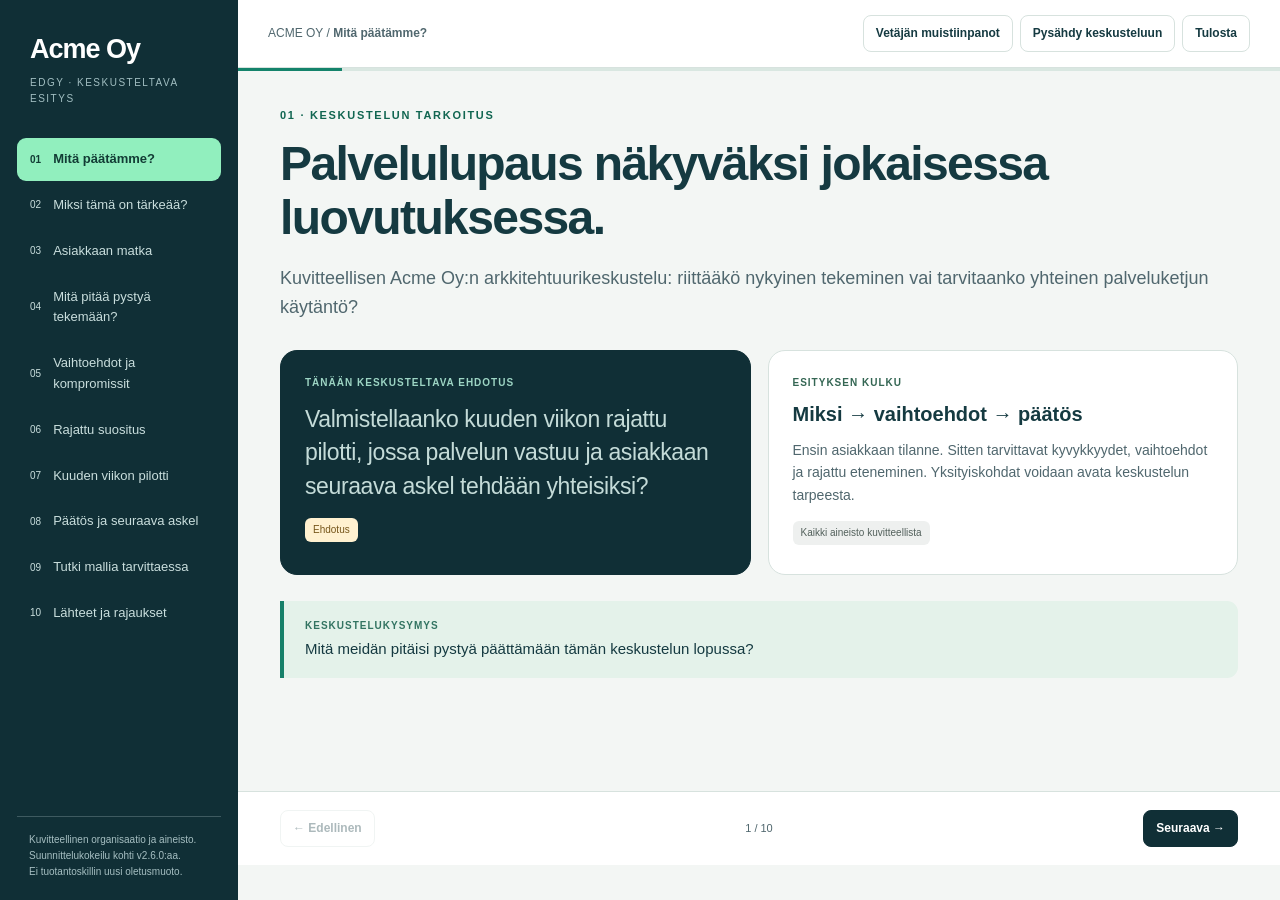
==== commit d65c2009: "feat: discussion-led EDGY guidance and versioned atlas navigation Narrow v2.6.0 to presentation guid" ====
--- a/docs/examples/executive-walkthrough/index.html
+++ b/docs/examples/executive-walkthrough/index.html
@@ -4,10 +4,10 @@
 <meta charset="utf-8">
 <meta name="viewport" content="width=device-width,initial-scale=1">
 <meta name="referrer" content="no-referrer">
-<meta http-equiv="Content-Security-Policy" content="default-src &#x27;none&#x27;; script-src &#x27;sha256-0yQFE8wQpM99Ob/2fhnfZnNrgYcWoIKvOdb/lqysjlo=&#x27; &#x27;sha256-egEFCXGs0JNUWhsESGfFOW6KguuPQRdyEVelsxiPRso=&#x27;; style-src &#x27;sha256-Bi/LJvAqXLp08VvslruAFfpTf9fQwSecI9+NFc4U3iA=&#x27; &#x27;sha256-EaRwYxt40FnSpYMpiZWhb3SE7AsytkhfCsV2dnPVPlU=&#x27;; img-src data: blob:; font-src data:; connect-src &#x27;none&#x27;; frame-src &#x27;self&#x27;; object-src &#x27;none&#x27;; base-uri &#x27;none&#x27;; form-action &#x27;none&#x27;">
+<meta http-equiv="Content-Security-Policy" content="default-src &#x27;none&#x27;; script-src &#x27;sha256-rPwBOXr+EB53ihpFxDw9+FdJ0oPWQvlm8N3plvQ1y/k=&#x27; &#x27;sha256-iM69HRDSo3baP1kedb/V8/AnjkK+sXbMkIC4qzhtTyw=&#x27;; style-src &#x27;sha256-8LqKtzJcLBV/cZ1BQUcUS/nZplbCNmPVUtUC8o6zfJU=&#x27; &#x27;sha256-ClTSJwU8AhlzVuWvfQPn0vTAfkwy5qC1mk1pg03lO3o=&#x27;; img-src data: blob:; font-src data:; connect-src &#x27;none&#x27;; frame-src &#x27;self&#x27;; object-src &#x27;none&#x27;; base-uri &#x27;none&#x27;; form-action &#x27;none&#x27;">
 <title>Acme Oy · Keskusteltava arkkitehtuuriesitys · Kuvitteellinen esimerkki</title>
 <style>
-:root{--ink:#153a41;--dark:#102f36;--muted:#5c747b;--bg:#f3f6f4;--line:#d7e2de;--mint:#91efbe;--blue:#a6c0ff;--gold:#f2d490}*{box-sizing:border-box}body{margin:0;background:var(--bg);color:var(--ink);font:16px/1.6 Arial,sans-serif}button,input,textarea,select{font:inherit}button{cursor:pointer}button:focus-visible,a:focus-visible,textarea:focus-visible,select:focus-visible,summary:focus-visible{outline:3px solid #188790;outline-offset:4px}[hidden]{display:none!important}button{border:0}a{color:#126d79}.rail{position:fixed;inset:0 auto 0 0;width:238px;padding:28px 17px 20px;background:var(--dark);color:white;display:flex;flex-direction:column;z-index:10}.brand{font-weight:800;font-size:27px;letter-spacing:-1px;padding:0 13px}.brand small{display:block;font-size:10px;letter-spacing:1.5px;font-weight:500;color:#a2bfc2;margin-top:4px}.rail nav{margin-top:28px;overflow:auto;flex:1}.nav{background:none;color:#c9dedd;display:flex;gap:12px;align-items:center;text-align:left;padding:11px 13px;border-radius:9px;width:100%;font-size:13px;margin:3px 0}.nav span{font-size:10px;opacity:.7}.nav.active{background:var(--mint);color:#123c35;font-weight:bold}.railfoot{border-top:1px solid #3e5a60;margin-top:20px;padding:15px 12px 0;color:#a6bfc2;font-size:10px}.shell{margin-left:238px}.toolbar{display:flex;align-items:center;justify-content:space-between;gap:12px;padding:15px 30px;background:white;border-bottom:1px solid var(--line)}.toolbar .path{font-size:12px;color:var(--muted)}.tools{display:flex;gap:7px;flex-wrap:wrap}.btn{padding:8px 12px;border:1px solid var(--line);border-radius:8px;color:var(--ink);background:white;font-size:12px;font-weight:bold}.btn:hover{background:#e8f4ee}.btn.primary{background:var(--dark);border-color:var(--dark);color:white}.btn[aria-pressed=true]{background:var(--mint);color:#163f34}.btn:disabled{opacity:.35;cursor:default}.progress{height:3px;background:#d9e7e1}.progress i{display:block;background:#14836b;height:100%;width:10%}.chapter{max-width:1360px;padding:36px 42px 44px;margin:auto;min-height:720px}.eyebrow{color:#168069;font-size:11px;letter-spacing:1.7px;font-weight:bold;text-transform:uppercase;margin-bottom:12px}h1{font-size:48px;letter-spacing:-1.6px;line-height:1.12;max-width:950px;margin:0 0 20px}h2{font-size:36px;letter-spacing:-1px;line-height:1.2;margin:0 0 18px}h3{font-size:20px;line-height:1.3;margin:0 0 12px}p{margin:12px 0}.lead{font-size:18px;color:var(--muted);max-width:930px;margin-bottom:28px}.grid{display:grid;grid-template-columns:repeat(3,minmax(0,1fr));gap:17px}.grid.two{grid-template-columns:repeat(2,minmax(0,1fr))}.card{background:white;border:1px solid var(--line);border-radius:17px;padding:24px;min-width:0}.card p{color:var(--muted);font-size:14px}.card.emphasis{background:var(--dark);color:white;border-color:var(--dark)}.card.emphasis p{color:#c4dbd8}.card.emphasis .label{color:#9dd5c4}.card .speech{font-size:23px;line-height:1.45;color:#e1f1ed}.card .label{font-size:10px;letter-spacing:1px;text-transform:uppercase;color:#458071;font-weight:bold;margin-bottom:10px}.card .big{font-size:34px;font-weight:bold;line-height:1.2;letter-spacing:-1px}.badge{display:inline-block;padding:4px 8px;border-radius:6px;font-size:10px;background:#eaf4ed;color:#3f7158;margin:0 4px 5px 0}.badge.interpretation{background:#eaf0ff;color:#46608d}.badge.proposal{background:#fff1d0;color:#886721}.badge.missing{background:#eef0ef;color:#6b7774}.question{margin-top:26px;background:#e4f2ea;border-left:4px solid #168069;padding:17px 21px;border-radius:0 11px 11px 0;font-size:15px}.question b{display:block;font-size:10px;letter-spacing:1px;color:#337462;text-transform:uppercase;margin-bottom:3px}.cue{margin-top:18px;padding:18px 22px;border:1px dashed #adbfba;border-radius:12px;background:#fffdf5;font-size:13px;color:#586e70}.cue b{color:#7b652d}.chapterfoot{font-size:11px;color:var(--muted);margin-top:20px}.note{font-size:12px;color:var(--muted)}.tabs{display:flex;gap:8px;flex-wrap:wrap;margin:20px 0}.tabs button{background:white;border:1px solid var(--line);padding:10px 14px;border-radius:8px;color:var(--ink);font-size:13px;text-align:left}.tabs button.active{background:var(--dark);border-color:var(--dark);color:white}.detail{border:1px solid var(--line);background:white;border-radius:16px;padding:25px}.detail h4{margin:15px 0 4px;font-size:13px}.detail p{color:var(--muted);font-size:14px}.cap{border:1px solid var(--line);border-left:5px solid var(--blue);background:white;padding:22px;border-radius:12px;text-align:left;color:var(--ink)}.cap strong{display:block;font-size:17px;margin:6px 0 10px}.cap small{font-size:11px;color:var(--muted)}.tablewrap{overflow:auto;border:1px solid var(--line);border-radius:13px;background:white}table{border-collapse:collapse;width:100%;font-size:13px}th,td{text-align:left;vertical-align:top;padding:15px;border-bottom:1px solid var(--line)}th{background:#eaf2ef;font-size:11px;letter-spacing:.5px;text-transform:uppercase}td{color:var(--muted)}.comparison{display:grid;grid-template-columns:1fr 1.3fr;gap:22px}.comparison .chosen{border:2px solid #239674;background:#f0fff5}.timeline{display:grid;grid-template-columns:repeat(3,1fr);gap:16px}.timeline .card{border-top:4px solid #89bcad}.timeline .weeks{font-size:30px;font-weight:bold}.source{border:1px solid #cadcd5;background:#f1f8f4;color:#36715f;padding:2px 7px;border-radius:5px;font-size:10px;margin-left:5px}.choices{display:grid;gap:10px}.choice{padding:15px;text-align:left;border:1px solid var(--line);border-radius:10px;background:white;color:var(--ink);font-size:14px}.choice.active{background:#e4f9eb;border-color:#298266}.inputlabel{display:block;font-size:12px;font-weight:bold;margin:16px 0 6px}textarea,input{width:100%;border:1px solid #bdd1c7;border-radius:8px;padding:12px;background:white;color:var(--ink)}textarea{min-height:100px}.bottombar{display:flex;align-items:center;justify-content:space-between;gap:15px;padding:18px 42px;background:white;border-top:1px solid var(--line)}.position{font-size:11px;color:var(--muted)}.iframebox{height:70vh;min-height:550px;border:1px solid var(--line);border-radius:15px;overflow:hidden;background:white}.iframebox iframe{height:100%;width:100%;border:0}.atlas-tools{display:flex;gap:8px;margin:15px 0;flex-wrap:wrap}.printfigures{display:none}.printfigures svg{max-width:100%;height:auto}.menu{display:none}dialog{border:1px solid #bacfc6;border-radius:18px;padding:26px;width:calc(100% - 30px);max-width:760px;max-height:85vh;color:var(--ink);box-shadow:0 20px 100px #0d2b3655}dialog::backdrop{background:#0d2b3680}.dialoghead{display:flex;align-items:start;justify-content:space-between;gap:15px}.dialoghead h2{font-size:24px;line-height:1.3;letter-spacing:-.5px}.dialogbody{margin-top:15px;font-size:14px}.dialogbody p{color:var(--muted)}.dialogbody .model-links{padding-left:20px;color:var(--muted);font-size:13px}.dialogbody .model-links li{margin:8px 0}.speech{font-size:22px;line-height:1.5;letter-spacing:-.4px}.status{margin:14px 0;background:#fff2d7;padding:12px 15px;border-radius:8px;font-size:12px}.printsummary{display:none}@media(min-width:1650px){h1{font-size:58px}.chapter{padding-top:50px}.lead{font-size:20px}}@media(max-width:1100px){.rail{width:210px}.shell{margin-left:210px}.chapter{padding:30px}.comparison{grid-template-columns:1fr}.grid{gap:12px}h1{font-size:42px}h2{font-size:31px}}@media(max-width:780px){.rail{transform:translateX(-100%);width:245px}.rail.open{transform:none;box-shadow:10px 0 35px #0004}.shell{margin:0}.menu{display:inline-block}.toolbar{padding:13px 16px}.path{display:none}.tools{gap:5px}.toolbar .btn{font-size:10px;padding:8px}.chapter{padding:26px 18px;min-height:0}h1{font-size:clamp(29px,8vw,40px);overflow-wrap:anywhere}h2{font-size:29px}.lead{font-size:16px}.grid,.grid.two,.timeline{grid-template-columns:1fr}.card{padding:21px}.bottombar{padding:16px 18px}.iframebox{min-height:500px}.speech{font-size:19px}}@media print{@page{size:A4 landscape;margin:12mm}.rail,.toolbar,.bottombar,.progress,.tabs,.question,.cue,.source,.atlas-tools,dialog,.no-print{display:none!important}.shell{margin:0}.chapter{display:block!important;page-break-before:always;min-height:0;padding:10px}.chapter:first-child{page-break-before:auto}h1{font-size:34px}h2{font-size:28px}.lead{font-size:14px}.grid,.grid.two{grid-template-columns:repeat(2,1fr)}.card,.detail{break-inside:avoid}.iframebox{display:none}.printfigures{display:block}.printfigures svg{max-height:150mm;page-break-after:always}.printsummary{display:block}.badge{print-color-adjust:exact}.note{font-size:10px}}
+:root{--ink:#153a41;--dark:#102f36;--muted:#50676e;--bg:#f3f6f4;--line:#d7e2de;--mint:#91efbe;--blue:#a6c0ff;--gold:#f2d490}*{box-sizing:border-box}body{margin:0;background:var(--bg);color:var(--ink);font:16px/1.6 Arial,sans-serif}button,input,textarea,select{font:inherit}button{cursor:pointer}button:focus-visible,a:focus-visible,input:focus-visible,textarea:focus-visible,select:focus-visible,summary:focus-visible{outline:3px solid #188790;outline-offset:4px}[hidden]{display:none!important}button{border:0}a{color:#126d79}.rail{position:fixed;inset:0 auto 0 0;width:238px;padding:28px 17px 20px;background:var(--dark);color:white;display:flex;flex-direction:column;z-index:10}.brand{font-weight:800;font-size:27px;letter-spacing:-1px;padding:0 13px}.brand small{display:block;font-size:10px;letter-spacing:1.5px;font-weight:500;color:#a2bfc2;margin-top:4px}.rail nav{margin-top:28px;overflow:auto;flex:1}.nav{background:none;color:#c9dedd;display:flex;gap:12px;align-items:center;text-align:left;padding:11px 13px;border-radius:9px;width:100%;font-size:13px;margin:3px 0}.nav span{font-size:10px;opacity:1}.nav.active{background:var(--mint);color:#123c35;font-weight:bold}.railfoot{border-top:1px solid #3e5a60;margin-top:20px;padding:15px 12px 0;color:#a6bfc2;font-size:10px}.shell{margin-left:238px}.toolbar{display:flex;align-items:center;justify-content:space-between;gap:12px;padding:15px 30px;background:white;border-bottom:1px solid var(--line)}.toolbar .path{font-size:12px;color:var(--muted)}.tools{display:flex;gap:7px;flex-wrap:wrap}.btn{padding:8px 12px;border:1px solid var(--line);border-radius:8px;color:var(--ink);background:white;font-size:12px;font-weight:bold}.btn:hover{background:#e8f4ee}.btn.primary{background:var(--dark);border-color:var(--dark);color:white}.btn[aria-pressed=true]{background:var(--mint);color:#163f34}.btn:disabled{opacity:.35;cursor:default}.progress{height:3px;background:#d9e7e1}.progress i{display:block;background:#14836b;height:100%;width:10%}.chapter{max-width:1360px;padding:36px 42px 44px;margin:auto;min-height:720px}.eyebrow{color:#116651;font-size:11px;letter-spacing:1.7px;font-weight:bold;text-transform:uppercase;margin-bottom:12px}h1{font-size:48px;letter-spacing:-1.6px;line-height:1.12;max-width:950px;margin:0 0 20px}h2{font-size:36px;letter-spacing:-1px;line-height:1.2;margin:0 0 18px}h3{font-size:20px;line-height:1.3;margin:0 0 12px}p{margin:12px 0}.lead{font-size:18px;color:var(--muted);max-width:930px;margin-bottom:28px}.grid{display:grid;grid-template-columns:repeat(3,minmax(0,1fr));gap:17px}.grid.two{grid-template-columns:repeat(2,minmax(0,1fr))}.card{background:white;border:1px solid var(--line);border-radius:17px;padding:24px;min-width:0}.card p{color:var(--muted);font-size:14px}.card.emphasis{background:var(--dark);color:white;border-color:var(--dark)}.card.emphasis p{color:#c4dbd8}.card.emphasis .label{color:#9dd5c4}.card .speech{font-size:23px;line-height:1.45;color:#e1f1ed}.card .label{font-size:10px;letter-spacing:1px;text-transform:uppercase;color:#346653;font-weight:bold;margin-bottom:10px}.card .big{font-size:34px;font-weight:bold;line-height:1.2;letter-spacing:-1px}.badge{display:inline-block;padding:4px 8px;border-radius:6px;font-size:10px;background:#eaf4ed;color:#3f7158;margin:0 4px 5px 0}.badge.interpretation{background:#eaf0ff;color:#46608d}.badge.proposal{background:#fff1d0;color:#755519}.badge.missing{background:#eef0ef;color:#52605b}.question{margin-top:26px;background:#e4f2ea;border-left:4px solid #168069;padding:17px 21px;border-radius:0 11px 11px 0;font-size:15px}.question b{display:block;font-size:10px;letter-spacing:1px;color:#337462;text-transform:uppercase;margin-bottom:3px}.cue{margin-top:18px;padding:18px 22px;border:1px dashed #adbfba;border-radius:12px;background:#fffdf5;font-size:13px;color:#586e70}.cue b{color:#7b652d}.chapterfoot{font-size:11px;color:var(--muted);margin-top:20px}.note{font-size:12px;color:var(--muted)}.tabs{display:flex;gap:8px;flex-wrap:wrap;margin:20px 0}.tabs button{background:white;border:1px solid var(--line);padding:10px 14px;border-radius:8px;color:var(--ink);font-size:13px;text-align:left}.tabs button.active{background:var(--dark);border-color:var(--dark);color:white}.detail{border:1px solid var(--line);background:white;border-radius:16px;padding:25px}.detail h4{margin:15px 0 4px;font-size:13px}.detail p{color:var(--muted);font-size:14px}.cap{border:1px solid var(--line);border-left:5px solid var(--blue);background:white;padding:22px;border-radius:12px;text-align:left;color:var(--ink)}.cap strong{display:block;font-size:17px;margin:6px 0 10px}.cap small{font-size:11px;color:var(--muted)}.tablewrap{overflow:auto;border:1px solid var(--line);border-radius:13px;background:white}table{border-collapse:collapse;width:100%;font-size:13px}th,td{text-align:left;vertical-align:top;padding:15px;border-bottom:1px solid var(--line)}th{background:#eaf2ef;font-size:11px;letter-spacing:.5px;text-transform:uppercase}td{color:var(--muted)}.comparison{display:grid;grid-template-columns:1fr 1.3fr;gap:22px}.comparison .chosen{border:2px solid #239674;background:#f0fff5}.timeline{display:grid;grid-template-columns:repeat(3,1fr);gap:16px}.timeline .card{border-top:4px solid #89bcad}.timeline .weeks{font-size:30px;font-weight:bold}.source{border:1px solid #cadcd5;background:#f1f8f4;color:#36715f;padding:2px 7px;border-radius:5px;font-size:10px;margin-left:5px}.choices{display:grid;gap:10px}.choice{padding:15px;text-align:left;border:1px solid var(--line);border-radius:10px;background:white;color:var(--ink);font-size:14px}.choice.active{background:#e4f9eb;border-color:#298266}.inputlabel{display:block;font-size:12px;font-weight:bold;margin:16px 0 6px}textarea,input{width:100%;border:1px solid #bdd1c7;border-radius:8px;padding:12px;background:white;color:var(--ink)}textarea{min-height:100px}.bottombar{display:flex;align-items:center;justify-content:space-between;gap:15px;padding:18px 42px;background:white;border-top:1px solid var(--line)}.position{font-size:11px;color:var(--muted)}.iframebox{height:70vh;min-height:550px;border:1px solid var(--line);border-radius:15px;overflow:hidden;background:white}.iframebox iframe{height:100%;width:100%;border:0}.atlas-tools{display:flex;gap:8px;margin:15px 0;flex-wrap:wrap}.printfigures{display:none}.printfigures svg{max-width:100%;height:auto}.menu{display:none}dialog{border:1px solid #bacfc6;border-radius:18px;padding:26px;width:calc(100% - 30px);max-width:760px;max-height:85vh;color:var(--ink);box-shadow:0 20px 100px #0d2b3655}dialog::backdrop{background:#0d2b3680}.dialoghead{display:flex;align-items:start;justify-content:space-between;gap:15px}.dialoghead h2{font-size:24px;line-height:1.3;letter-spacing:-.5px}.dialogbody{margin-top:15px;font-size:14px}.dialogbody p{color:var(--muted)}.dialogbody .model-links{padding-left:20px;color:var(--muted);font-size:13px}.dialogbody .model-links li{margin:8px 0}.speech{font-size:22px;line-height:1.5;letter-spacing:-.4px}.status{margin:14px 0;background:#fff2d7;padding:12px 15px;border-radius:8px;font-size:12px}.printsummary{display:none}@media(min-width:1650px){h1{font-size:58px}.chapter{padding-top:50px}.lead{font-size:20px}}@media(max-width:1100px){.rail{width:210px}.shell{margin-left:210px}.chapter{padding:30px}.comparison{grid-template-columns:1fr}.grid{gap:12px}h1{font-size:42px}h2{font-size:31px}}@media(max-width:780px){.rail{transform:translateX(-100%);visibility:hidden;width:245px}.rail.open{transform:none;visibility:visible;box-shadow:10px 0 35px #0004}.shell{margin:0}.menu{display:inline-block}.toolbar{padding:13px 16px}.path{display:none}.tools{gap:5px}.toolbar .btn{font-size:10px;padding:8px}.chapter{padding:26px 18px;min-height:0}h1{font-size:clamp(29px,8vw,40px);overflow-wrap:anywhere}h2{font-size:29px}.lead{font-size:16px}.grid,.grid.two,.timeline{grid-template-columns:1fr}.card{padding:21px}.bottombar{padding:16px 18px}.iframebox{min-height:500px}.speech{font-size:19px}}@media print{@page{size:A4 landscape;margin:12mm}.rail,.toolbar,.bottombar,.progress,.tabs,.question,.cue,.source,.atlas-tools,dialog,.no-print{display:none!important}.shell{margin:0}.chapter{display:block!important;page-break-before:always;min-height:0;padding:10px}.chapter:first-child{page-break-before:auto}h1{font-size:34px}h2{font-size:28px}.lead{font-size:14px}.grid,.grid.two{grid-template-columns:repeat(2,1fr)}.card,.detail{break-inside:avoid}.iframebox{display:none}.printfigures{display:block}.printfigures svg{max-height:150mm;page-break-after:always}.printsummary{display:block}.badge{print-color-adjust:exact}.note{font-size:10px}}
 </style>
 </head>
 <body>
@@ -16,13 +16,13 @@
 <dialog id="detail-dialog" aria-labelledby="detail-title"><div class="dialoghead"><h2 id="detail-title"></h2><button class="btn" id="close-detail">Sulje ×</button></div><div id="detail-body" class="dialogbody"></div></dialog>
 <dialog id="discussion" aria-labelledby="discussion-title"><div class="dialoghead"><h2 id="discussion-title">Pysähdytään tähän kysymykseen.</h2><button class="btn" id="close-discussion">Palaa esitykseen ×</button></div><div class="dialogbody"><p class="speech" id="discussion-question"></p><span class="badge proposal">Työpajamuistiinpano</span><label class="inputlabel" for="discussion-note">Mitä havaittiin tai sovittiin?</label><textarea id="discussion-note"></textarea><label class="inputlabel" for="discussion-owner">Kuka selvittää ja mihin mennessä?</label><input id="discussion-owner"><p class="note">Merkinnät säilyvät tämän avauskerran ajan. Vie ne tiedostoon ennen sulkemista. Kirjaus ei ole muodollinen hyväksyntä.</p><button class="btn primary" id="save-discussion">Säilytä merkintä ja jatka →</button></div></dialog>
 <noscript>Esimerkin vuorovaikutukset tarvitsevat JavaScript-tuen. Kaikki sisältö on tässä tiedostossa; verkkoyhteyttä ei tarvita.</noscript>
-<script type="application/json" id="example-data">{"atlas":"[base64]/[base64]/[base64]/[base64]/[base64]/[base64]/[base64]/[base64]/[base64]/IG90aGVyLm5hbWUgOiAoci5zb3VyY2UgPT09IGUuaWQgPyByLnRhcmdldCA6IHIuc291cmNlKSk7CiAgICAgICAgYi5hZGRFdmVudExpc3RlbmVyKCdjbGljaycsIGZ1bmN0aW9uICgpIHsgZ29UbyhvdGhlciA/[base64]/[base64]/[base64]/[base64]/ICcvJyArIGVuY29kZVVSSUNvbXBvbmVudChpZCkgOiAnJykgKwogICAgICAgICAgICAoc3RhdGVNb2RlICE9PSAnYWxsJyA/ICc/[base64]/Olw/c3RhdGU9KGN1cnJlbnR8dGFyZ2V0KSk/[base64]/[base64]/IHQgPT09ICdkYXJrJyA6ICh3aW5kb3cubWF0Y2hNZWRpYSAmJiB3aW5kb3cubWF0Y2hNZWRpYSgnKHByZWZlcnMtY29sb3Itc2NoZW1lOiBkYXJrKScpLm1hdGNoZXMpOwogICAgc2V0VGhlbWUoZGFyayA/[base64]/[base64]/[base64]/[base64]","graph":{"contract":1,"elements":[{"id":"PUR-01","id_source":"explicit","type":"purpose","name":"Luotettava palveluarki","description":"Asiakkaan toiminta jatkuu ennakoitavasti","kind":null,"attributes":{},"change":null,"tags":["analyyttinen"],"occurrences":[]},{"id":"JRN-01","id_source":"explicit","type":"journey","name":"Huoltopyyntö ratkaisuksi","description":"Varauksesta toiminnan vahvistukseen","kind":null,"attributes":{},"change":null,"tags":["analyyttinen"],"occurrences":[{"page":"Trace · JRN-01 Huoltopyyntö ratkaisuksi","page_id":"trace-jrn-01","cell":"4"},{"page":"Trace · TSK-01 Saan laitteen kuntoon","page_id":"trace-tsk-01","cell":"6"},{"page":"Trace · PRD-01 Huoltopalvelu","page_id":"trace-prd-01","cell":"8"}]},{"id":"TSK-01","id_source":"explicit","type":"task","name":"Saan laitteen kuntoon","description":"Tiedän seuraavan askeleen","kind":null,"attributes":{},"change":null,"tags":["analyyttinen"],"occurrences":[{"page":"Trace · JRN-01 Huoltopyyntö ratkaisuksi","page_id":"trace-jrn-01","cell":"5"},{"page":"Trace · TSK-01 Saan laitteen kuntoon","page_id":"trace-tsk-01","cell":"5"},{"page":"Trace · PRD-01 Huoltopalvelu","page_id":"trace-prd-01","cell":"9"}]},{"id":"CHA-01","id_source":"explicit","type":"channel","name":"Asiakaspalvelu","description":"Yhteydenotto ja tilanteen selvittäminen","kind":null,"attributes":{},"change":null,"tags":["analyyttinen"],"occurrences":[{"page":"Trace · JRN-01 Huoltopyyntö ratkaisuksi","page_id":"trace-jrn-01","cell":"6"},{"page":"Trace · TSK-01 Saan laitteen kuntoon","page_id":"trace-tsk-01","cell":"7"}]},{"id":"PRD-01","id_source":"explicit","type":"product","name":"Huoltopalvelu","description":"Sovittu apu ja vahvistettu lopputulos","kind":null,"attributes":{},"change":null,"tags":["analyyttinen"],"occurrences":[{"page":"Koordinoinnin toteutuminen","page_id":"koordinoinnin-toteutuminen","cell":"10"},{"page":"Trace · JRN-01 Huoltopyyntö ratkaisuksi","page_id":"trace-jrn-01","cell":"7"},{"page":"Trace · TSK-01 Saan laitteen kuntoon","page_id":"trace-tsk-01","cell":"8"},{"page":"Trace · PRD-01 Huoltopalvelu","page_id":"trace-prd-01","cell":"7"},{"page":"Trace · CAP-02 Palvelun koordinointi","page_id":"trace-cap-02","cell":"6"},{"page":"Trace · PRO-01 Huollon toteutus","page_id":"trace-pro-01","cell":"7"},{"page":"Trace · ORG-01 Acme Oy","page_id":"trace-org-01","cell":"6"}]},{"id":"CAP-01","id_source":"explicit","type":"capability","name":"Palvelutarpeen hallinta","description":"Oikea tarve ja palvelun rajaus","kind":null,"attributes":{"gaps":"data=out_of_scope"},"change":null,"tags":["analyyttinen"],"occurrences":[{"page":"Kyvykkyydet","page_id":"kyvykkyydet","cell":"2"},{"page":"Trace · PRD-01 Huoltopalvelu","page_id":"trace-prd-01","cell":"10"},{"page":"Trace · PRO-01 Huollon toteutus","page_id":"trace-pro-01","cell":"8"},{"page":"Trace · ORG-01 Acme Oy","page_id":"trace-org-01","cell":"7"}]},{"id":"CAP-02","id_source":"explicit","type":"capability","name":"Palvelun koordinointi","description":"Työ ja vastuu kohtaavat","kind":null,"attributes":{"gaps":"data=out_of_scope"},"change":null,"tags":["analyyttinen"],"occurrences":[{"page":"Kyvykkyydet","page_id":"kyvykkyydet","cell":"3"},{"page":"Koordinoinnin toteutuminen","page_id":"koordinoinnin-toteutuminen","cell":"6"},{"page":"Trace · PRD-01 Huoltopalvelu","page_id":"trace-prd-01","cell":"11"},{"page":"Trace · CAP-02 Palvelun koordinointi","page_id":"trace-cap-02","cell":"5"},{"page":"Trace · PRO-01 Huollon toteutus","page_id":"trace-pro-01","cell":"9"},{"page":"Trace · APP-01 Työnohjaus","page_id":"trace-app-01","cell":"6"},{"page":"Trace · ORG-01 Acme Oy","page_id":"trace-org-01","cell":"8"}]},{"id":"CAP-03","id_source":"explicit","type":"capability","name":"Palvelun palautuminen","description":"Turvallinen jatko häiriössä","kind":null,"attributes":{"gaps":"data=out_of_scope"},"change":null,"tags":["analyyttinen"],"occurrences":[{"page":"Kyvykkyydet","page_id":"kyvykkyydet","cell":"4"},{"page":"Trace · PRD-01 Huoltopalvelu","page_id":"trace-prd-01","cell":"12"},{"page":"Trace · PRO-01 Huollon toteutus","page_id":"trace-pro-01","cell":"10"},{"page":"Trace · ORG-01 Acme Oy","page_id":"trace-org-01","cell":"9"}]},{"id":"CAP-04","id_source":"explicit","type":"capability","name":"Asiakastiedon hallinta","description":"Jaettu tulkinta ja ajantasaisuus","kind":null,"attributes":{"gaps":"data=out_of_scope"},"change":null,"tags":["analyyttinen"],"occurrences":[{"page":"Kyvykkyydet","page_id":"kyvykkyydet","cell":"5"},{"page":"Trace · PRD-01 Huoltopalvelu","page_id":"trace-prd-01","cell":"13"},{"page":"Trace · PRO-01 Huollon toteutus","page_id":"trace-pro-01","cell":"11"},{"page":"Trace · APP-01 Työnohjaus","page_id":"trace-app-01","cell":"7"},{"page":"Trace · ORG-01 Acme Oy","page_id":"trace-org-01","cell":"10"}]},{"id":"PRO-01","id_source":"explicit","type":"process","name":"Huollon toteutus","description":"Pyynnöstä vahvistettuun lopputulokseen","kind":null,"attributes":{"gaps":"organisation=out_of_scope"},"change":null,"tags":["analyyttinen"],"occurrences":[{"page":"Koordinoinnin toteutuminen","page_id":"koordinoinnin-toteutuminen","cell":"7"},{"page":"Trace · PRD-01 Huoltopalvelu","page_id":"trace-prd-01","cell":"14"},{"page":"Trace · CAP-02 Palvelun koordinointi","page_id":"trace-cap-02","cell":"7"},{"page":"Trace · PRO-01 Huollon toteutus","page_id":"trace-pro-01","cell":"6"},{"page":"Trace · APP-01 Työnohjaus","page_id":"trace-app-01","cell":"8"},{"page":"Trace · ORG-01 Acme Oy","page_id":"trace-org-01","cell":"11"}]},{"id":"APP-01","id_source":"explicit","type":"asset","name":"Työnohjaus","description":"Yhteinen työjono","kind":"application","attributes":{"kind":"application","gaps":"organisation=out_of_scope"},"change":null,"tags":["analyyttinen"],"occurrences":[{"page":"Koordinoinnin toteutuminen","page_id":"koordinoinnin-toteutuminen","cell":"8"},{"page":"Trace · CAP-02 Palvelun koordinointi","page_id":"trace-cap-02","cell":"8"},{"page":"Trace · PRO-01 Huollon toteutus","page_id":"trace-pro-01","cell":"12"},{"page":"Trace · APP-01 Työnohjaus","page_id":"trace-app-01","cell":"5"},{"page":"Trace · ORG-01 Acme Oy","page_id":"trace-org-01","cell":"12"}]},{"id":"ORG-01","id_source":"explicit","type":"organisation","name":"Acme Oy","description":"Kuvitteellinen palveluyhtiö","kind":null,"attributes":{},"change":null,"tags":["analyyttinen"],"occurrences":[{"page":"Koordinoinnin toteutuminen","page_id":"koordinoinnin-toteutuminen","cell":"9"},{"page":"Trace · PRD-01 Huoltopalvelu","page_id":"trace-prd-01","cell":"15"},{"page":"Trace · CAP-02 Palvelun koordinointi","page_id":"trace-cap-02","cell":"9"},{"page":"Trace · PRO-01 Huollon toteutus","page_id":"trace-pro-01","cell":"13"},{"page":"Trace · APP-01 Työnohjaus","page_id":"trace-app-01","cell":"9"},{"page":"Trace · ORG-01 Acme Oy","page_id":"trace-org-01","cell":"5"}]}],"relationships":[{"source":"ORG-01","target":"PUR-01","verb":"pursues","kind":"link","attributes":{},"page":"Model"},{"source":"ORG-01","target":"CAP-01","verb":"has","kind":"link","attributes":{},"page":"Model"},{"source":"ORG-01","target":"CAP-02","verb":"has","kind":"link","attributes":{},"page":"Model"},{"source":"ORG-01","target":"CAP-03","verb":"has","kind":"link","attributes":{},"page":"Model"},{"source":"ORG-01","target":"CAP-04","verb":"has","kind":"link","attributes":{},"page":"Model"},{"source":"ORG-01","target":"PRO-01","verb":"performs","kind":"link","attributes":{},"page":"Model"},{"source":"ORG-01","target":"PRD-01","verb":"makes","kind":"link","attributes":{},"page":"Model"},{"source":"ORG-01","target":"APP-01","verb":"manages","kind":"influence","attributes":{},"page":"Model"},{"source":"PRO-01","target":"CAP-01","verb":"realises","kind":"link","attributes":{},"page":"Model"},{"source":"PRO-01","target":"CAP-02","verb":"realises","kind":"link","attributes":{},"page":"Model"},{"source":"PRO-01","target":"CAP-03","verb":"realises","kind":"link","attributes":{},"page":"Model"},{"source":"PRO-01","target":"CAP-04","verb":"realises","kind":"link","attributes":{},"page":"Model"},{"source":"PRO-01","target":"APP-01","verb":"requires","kind":"link","attributes":{},"page":"Model"},{"source":"PRO-01","target":"PRD-01","verb":"creates","kind":"link","attributes":{},"page":"Model"},{"source":"CAP-02","target":"APP-01","verb":"requires","kind":"link","attributes":{},"page":"Model"},{"source":"CAP-04","target":"APP-01","verb":"requires","kind":"link","attributes":{},"page":"Model"},{"source":"PRD-01","target":"CAP-01","verb":"requires","kind":"link","attributes":{},"page":"Model"},{"source":"PRD-01","target":"CAP-02","verb":"requires","kind":"link","attributes":{},"page":"Model"},{"source":"PRD-01","target":"CAP-03","verb":"requires","kind":"link","attributes":{},"page":"Model"},{"source":"PRD-01","target":"CAP-04","verb":"requires","kind":"link","attributes":{},"page":"Model"},{"source":"PRD-01","target":"TSK-01","verb":"serves","kind":"link","attributes":{},"page":"Model"},{"source":"PRD-01","target":"JRN-01","verb":"features in","kind":"link","attributes":{},"page":"Model"},{"source":"TSK-01","target":"JRN-01","verb":"is part of","kind":"link","attributes":{},"page":"Model"},{"source":"TSK-01","target":"CHA-01","verb":"uses","kind":"link","attributes":{},"page":"Model"},{"source":"JRN-01","target":"CHA-01","verb":"traverses","kind":"link","attributes":{},"page":"Model"}]},"sources":[{"id":"S-01","title":"Palvelulupauksen luonnos","content":"Acme Oy haluaa, että asiakas tietää työn etenemisen ja seuraavan askeleen.","scope":"Keksitty tavoite; toteutumista ei ole mitattu."},{"id":"S-02","title":"Kaksi palveluluovutuksen esimerkkitapausta","content":"Molemmissa keksityissä tapauksissa asiakkaan piti kysyä, kuka jatkaa asian käsittelyä.","scope":"Keksityt tapaukset; eivät tilastollinen otos."},{"id":"S-03","title":"Työnohjauskuvauksen esimerkki","content":"Kuvitteellinen organisaatio käyttää yhteistä työjonoa. Luovutuksen vahvistamisesta ei tässä aineistossa ole kuvausta.","scope":"Aineiston puute; ei näyttö käytännön puuttumisesta."}],"capabilities":[{"id":"CAP-01","name":"Palvelutarpeen hallinta","why":"Tunnistetaan tarve ja sovitaan oikea palvelun rajaus."},{"id":"CAP-02","name":"Palvelun koordinointi","why":"Vastuu, työ ja asiakkaan seuraava askel kohtaavat."},{"id":"CAP-03","name":"Palvelun palautuminen","why":"Toiminta jatkuu turvallisesti poikkeustilanteessa."},{"id":"CAP-04","name":"Asiakastiedon hallinta","why":"Tieto on ymmärrettävää ja ajantasaista eri toimijoille."}],"journey":[{"name":"Pyydän apua","task":"Saan tarpeeni ymmärretyksi.","handover":"Mitä asiakas kertoi ja mitä luvattiin?","check":"Yhteinen käsitys tarpeesta ja palvelun rajasta."},{"name":"Sovin toteutuksen","task":"Tiedän milloin ja miten apu tulee.","handover":"Kuka vahvistaa työn siirtymisen toteuttajalle?","check":"Omistaja, ajankohta ja asiakkaan seuraava askel."},{"name":"Saan avun","task":"Laitteeni palautuu käyttöön.","handover":"Miten poikkeama muutetaan yhteiseksi päätökseksi?","check":"Toimintaohje ja vastuu myös tiedon puuttuessa."},{"name":"Varmistan tuloksen","task":"Tiedän, että asia on ratkaistu.","handover":"Vahvistaako asiakas lopputuloksen?","check":"Ratkaisu ja mahdollinen jatkotoimi näkyviin."}],"options":[{"id":"A","title":"Nykykäytännön täsmennys","description":"Päivitetään ohje ja säilytetään nykyinen vastuunjako.","pros":"Rajattu muutos ja pieni valmistelutarve.","cons":"Yhteinen luovutusvastuu voi jäädä epäselväksi.","unknown":"Riittääkö ohje nykyisessä työnjaossa?"},{"id":"B","title":"Yhteinen vastuumalli","description":"Kokeillaan vahvistettua vastuunvaihtoa ja asiakkaalle näkyvää seuraavaa askelta.","pros":"Kohdistuu luovutukseen ja tekee vastuun näkyväksi.","cons":"Vaatii yhteisen omistajan, harjoittelun ja ylläpidon.","unknown":"Auttaako malli asiakkaan arjessa ja millä työkuormalla?"},{"id":"C","title":"Uusi työnohjausratkaisu","description":"Selvitetään järjestelmän uusimista laajempana muutoksena.","pros":"Voi mahdollistaa uudenlaisia työnkulkuja.","cons":"Laajempi muutos, riippuvuudet ja investointitarve.","unknown":"Onko nykyisessä järjestelmässä todellinen este vai onko kyse toimintatavasta?"}]}</script>
+<script type="application/json" id="example-data">{"atlas":"[base64]